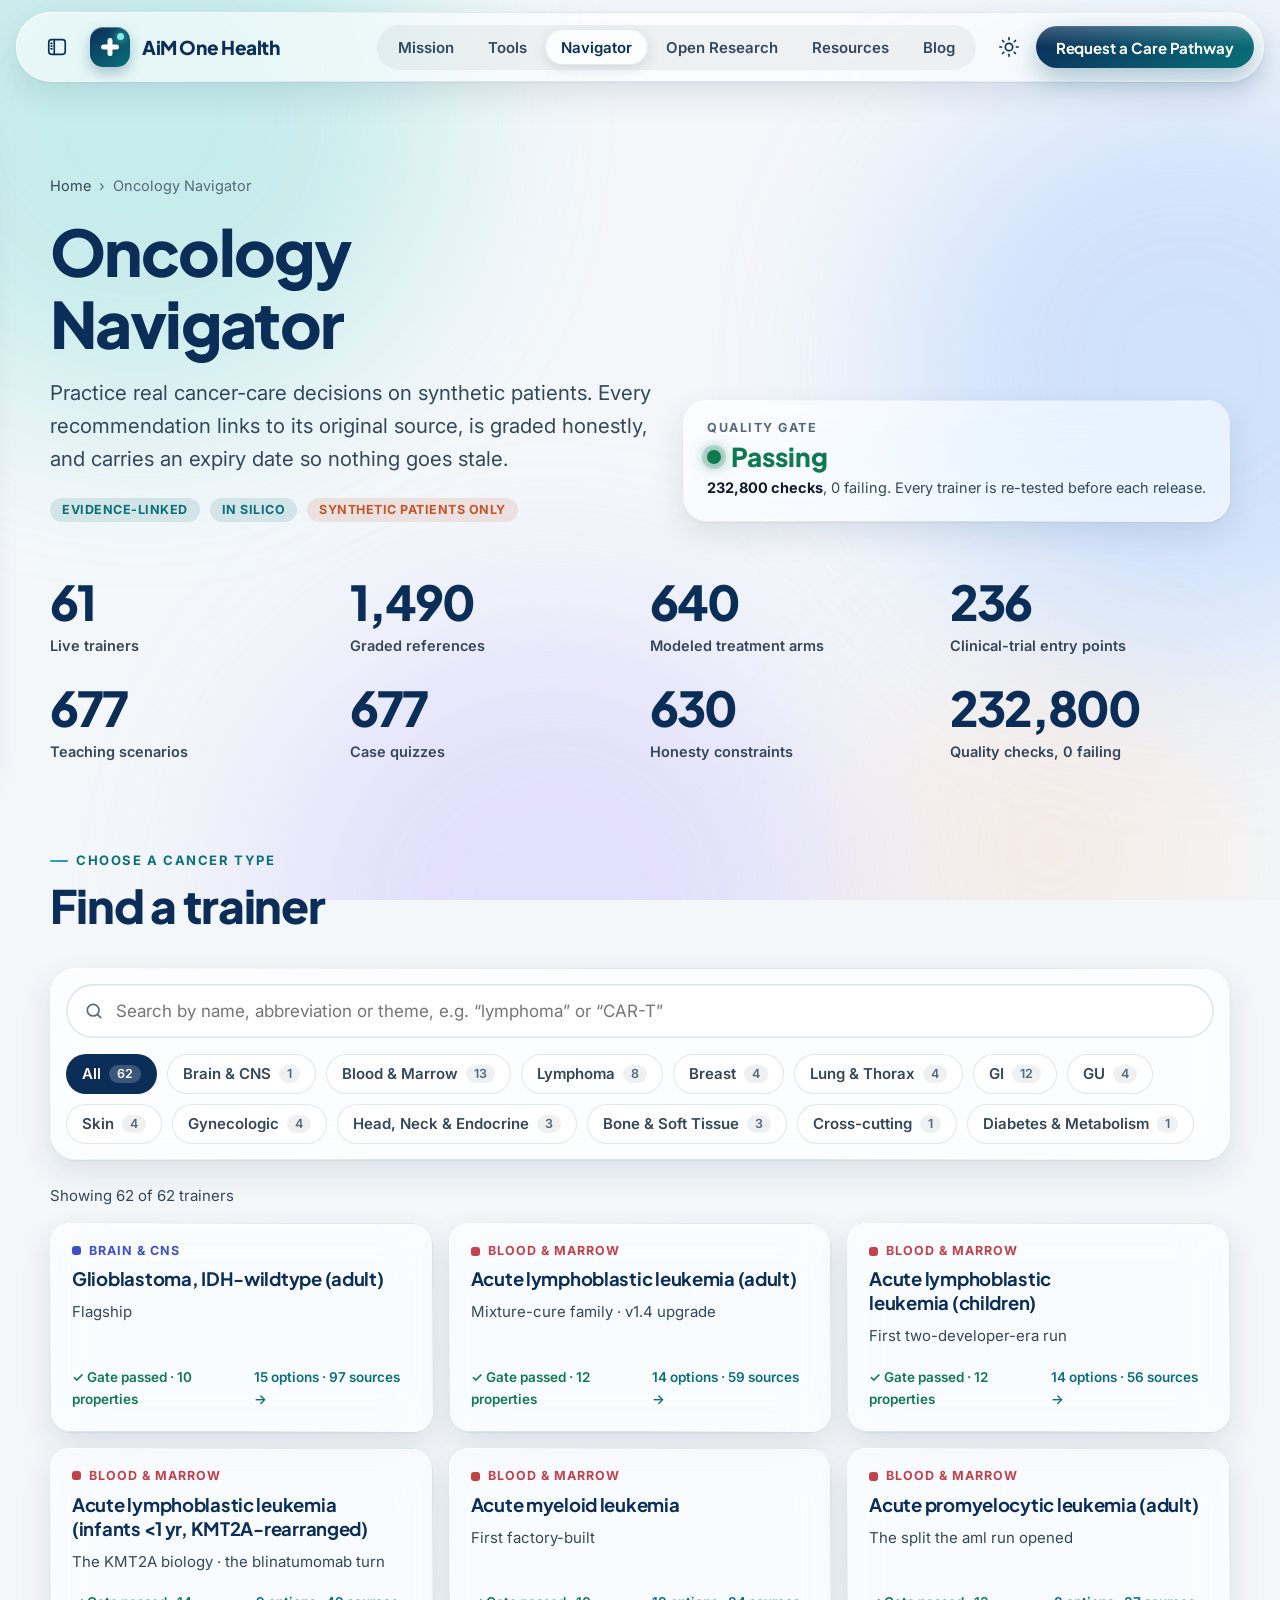
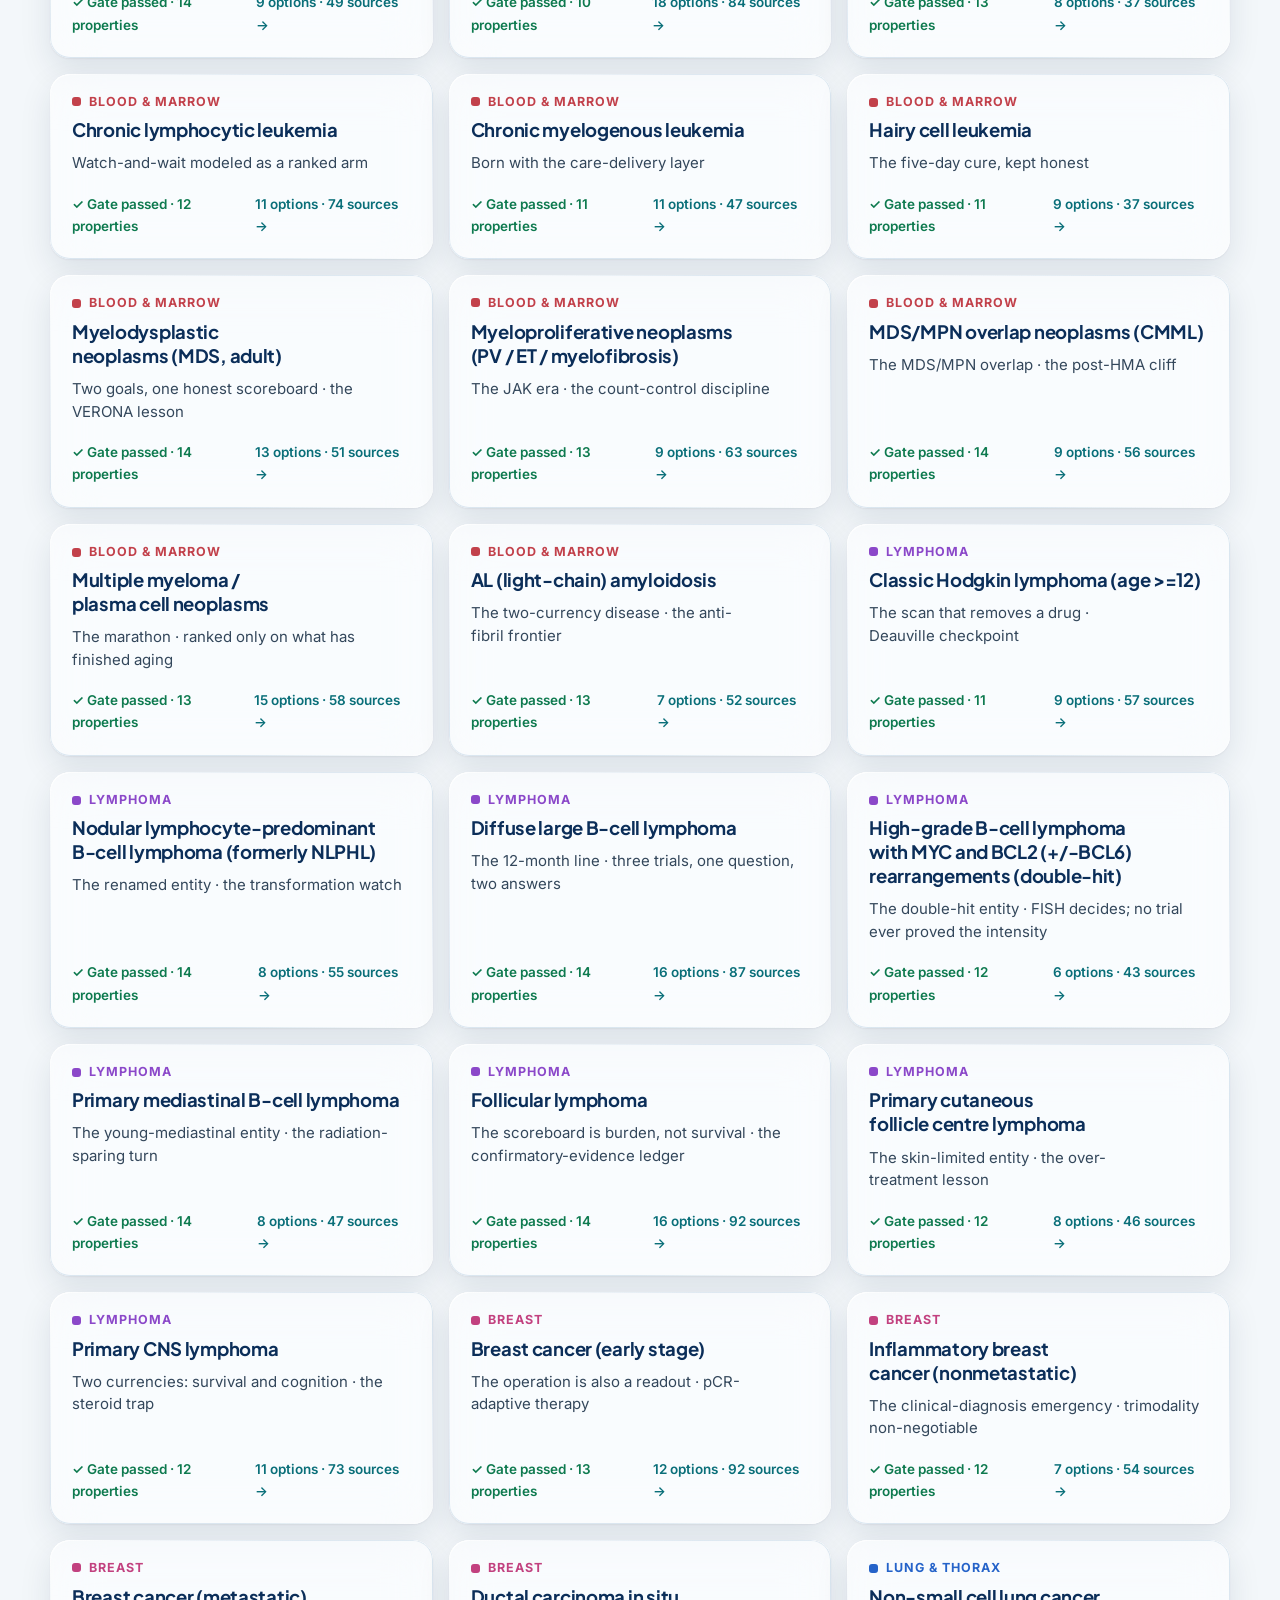
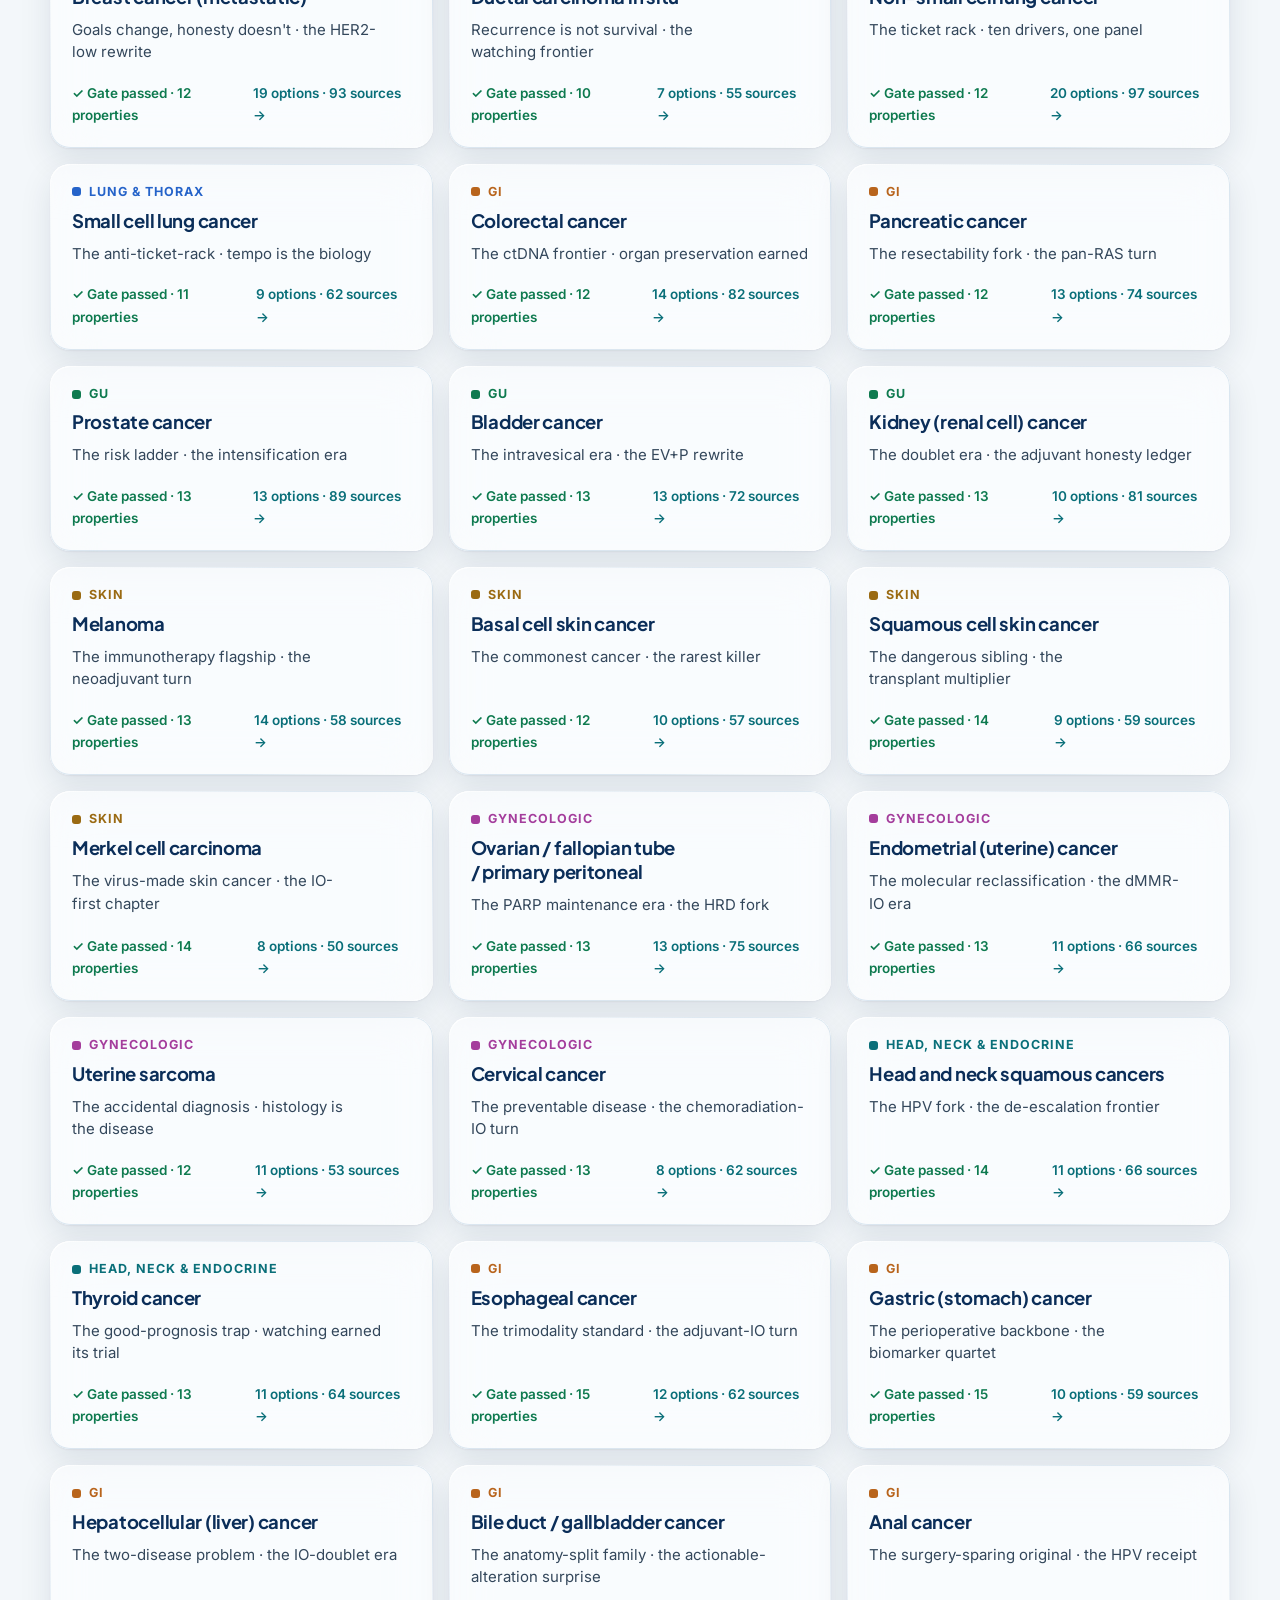
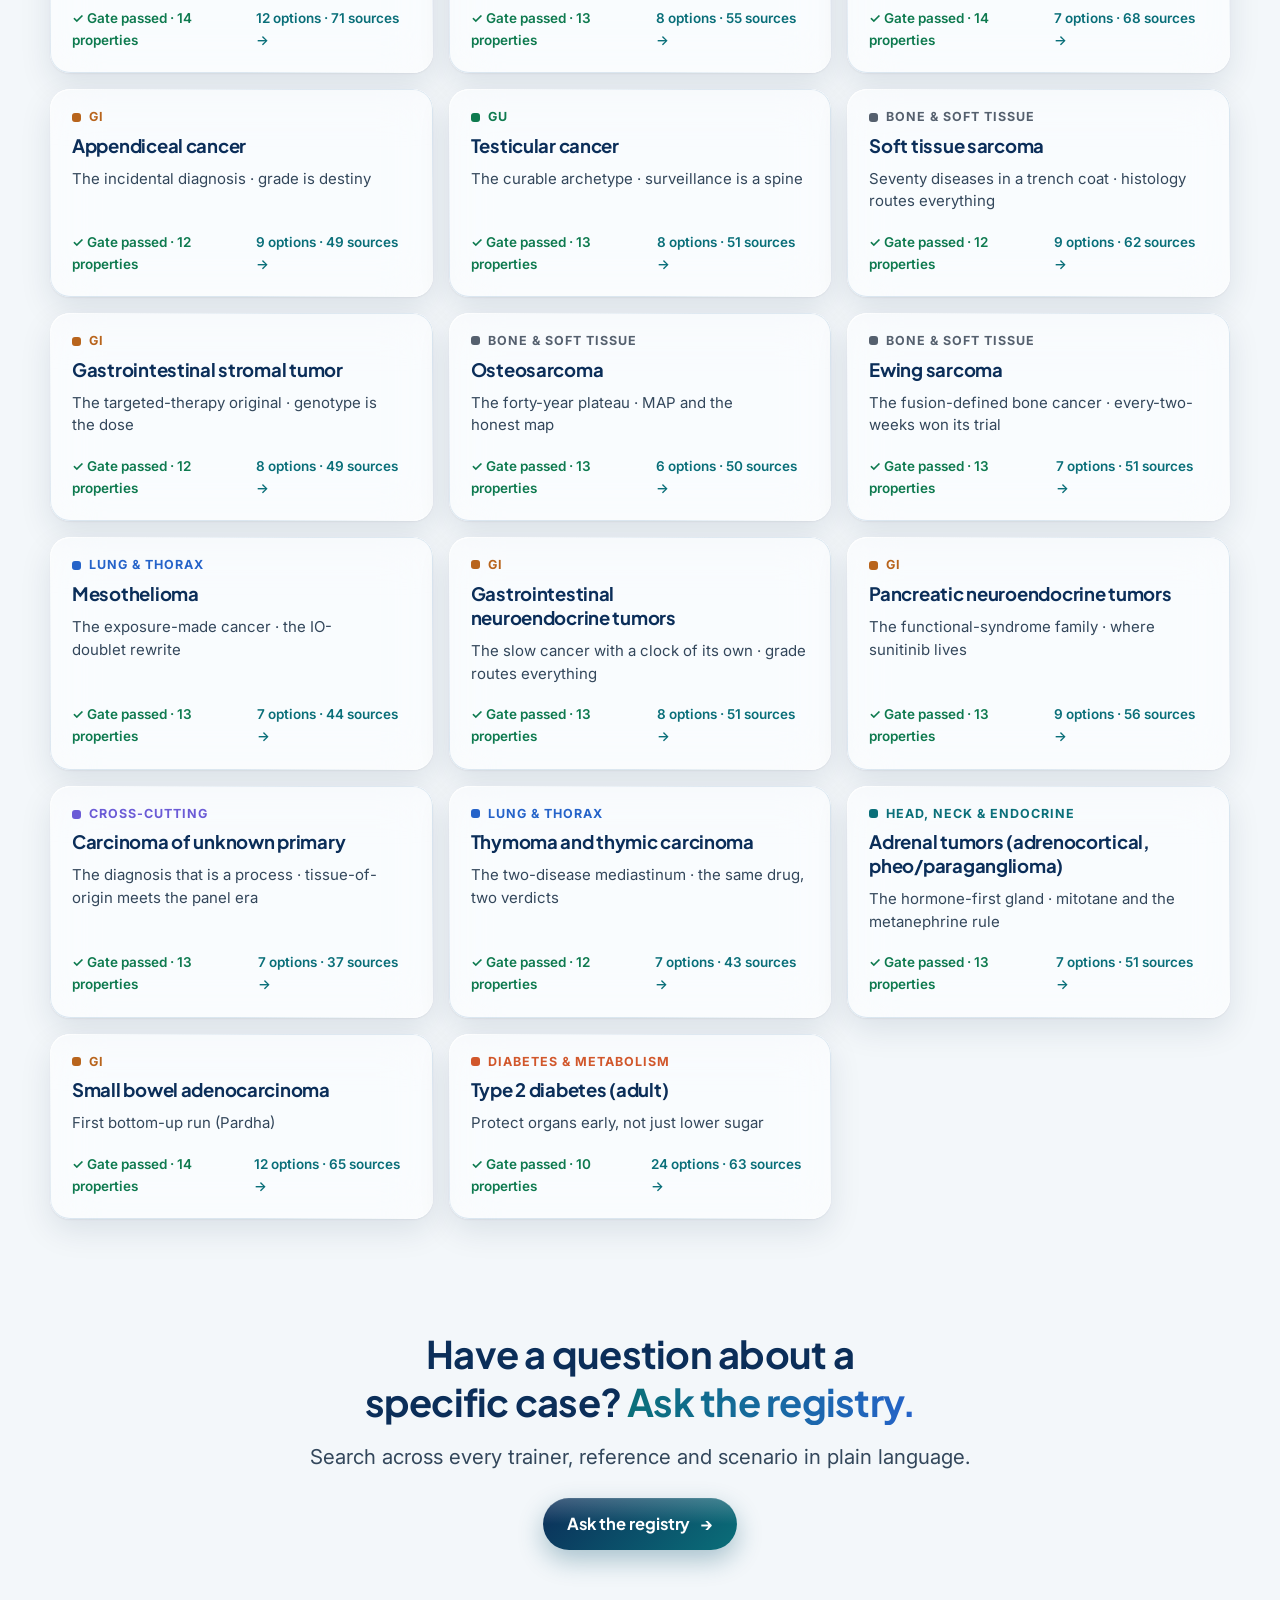
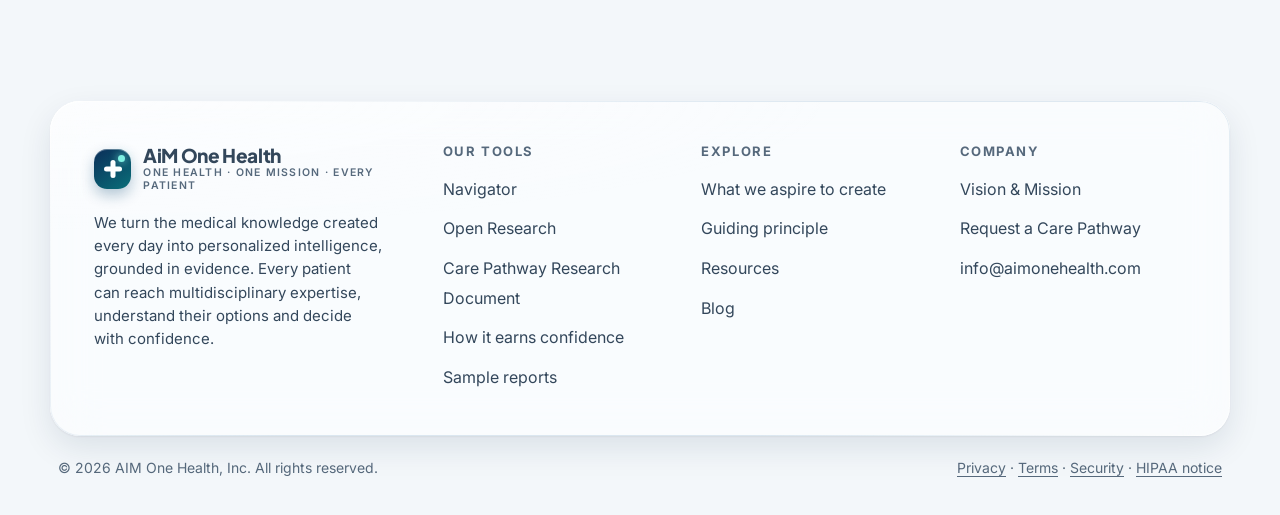
==== navigator.html @ f2af55df "AiM One Health Navigator web app (published build) 62 interactive teaching guides, including a type " ====
<!doctype html>
<html lang="en">
<head>
<meta charset="utf-8">
<meta name="viewport" content="width=device-width, initial-scale=1, viewport-fit=cover">
<link rel="manifest" href="manifest.webmanifest">
<meta name="theme-color" content="#0b2e59">
<meta name="apple-mobile-web-app-capable" content="yes">
<meta name="mobile-web-app-capable" content="yes">
<meta name="apple-mobile-web-app-title" content="AiM">
<meta name="apple-mobile-web-app-status-bar-style" content="default">
<link rel="apple-touch-icon" href="icons/icon-180.png">
<title>Oncology Navigator · AiM One Health</title>
<link rel="preconnect" href="https://fonts.googleapis.com"><link rel="preconnect" href="https://fonts.gstatic.com" crossorigin>
<link href="https://fonts.googleapis.com/css2?family=Inter:wght@400;500;600;700&family=Plus+Jakarta+Sans:wght@600;700;800&display=swap" rel="stylesheet">
<link rel="stylesheet" href="site.css">
<script src="flip.js"></script>
<style>.hero-row{display: grid;grid-template-columns: minmax(0,1fr) auto;gap: 32px;align-items: end}.hero-row>*{min-width: 0}.gate{padding: 22px 24px;border-radius: 24px;min-width: min(270px,100%)}.gate .k{font: 700 12.5px/1 var(--font-body);letter-spacing: .12em;text-transform: uppercase;color: var(--ink-3)}.gate .v{display: flex;align-items: center;gap: 10px;margin: 10px 0 6px;font: 800 26px/1 var(--font-head);color: var(--ok)}.gate .v::before{content: '';width: 14px;height: 14px;border-radius: 50%;background: var(--ok);box-shadow: 0 0 0 5px color-mix(in srgb,var(--ok) 18%,transparent),0 0 16px var(--ok)}.gate p{font-size: 14.5px;color: var(--ink-2)}.stats{display: grid;grid-template-columns: repeat(4,1fr);gap: 14px}.stats .stat{padding: 22px;border-radius: 20px;min-width: 0}@media (max-width: 380px){.stats .stat{padding: 16px}}@media (max-width: 340px){.stats{grid-template-columns: 1fr}}.tools-bar{display: grid;gap: 16px;position: sticky;top: 96px;z-index: 5;padding: 16px;border-radius: 26px;margin-bottom: 24px}.cards{display: grid;grid-template-columns: repeat(3,1fr);gap: 16px}.cond{display: flex;flex-direction: column;gap: 10px;padding: 22px;border-radius: 20px;text-align: left;border: 0;cursor: pointer;font: inherit;color: inherit}.cond .cat{display: flex;align-items: center;gap: 8px;font: 700 12.5px/1 var(--font-body);letter-spacing: .08em;text-transform: uppercase;color: var(--c,var(--accent))}.cond .cat::before{content: '';width: 9px;height: 9px;border-radius: 3px;background: var(--c,var(--accent))}.cond h3{font-size: 18.5px;line-height: 1.3}.cond p{font-size: 15px;line-height: 1.5;color: var(--ink-2)}.cond .meta{margin-top: auto;padding-top: 8px;display: flex;justify-content: space-between;align-items: center;font-size: 13.5px;font-weight: 600;color: var(--ok)}.cond .meta span:last-child{color: var(--accent)}.count{font-size: 15px;color: var(--ink-2);margin-bottom: 14px}.empty{padding: 48px;text-align: center;border-radius: 24px;color: var(--ink-2)}.scrim{position: fixed;inset: 0;z-index: 50;background: rgb(5 15 30 / .35);-webkit-backdrop-filter: blur(6px);backdrop-filter: blur(6px);opacity: 0;pointer-events: none;transition: opacity .3s}.scrim.open{opacity: 1;pointer-events: auto}.sheet{position: fixed;z-index: 51;right: 16px;top: 16px;bottom: 16px;width: min(480px,calc(100% - 32px));padding: 30px;border-radius: 30px;overflow-y: auto;transform: translateX(110%);transition: transform .45s cubic-bezier(.2,.8,.2,1)}.sheet.open{transform: none}.sheet .close{position: absolute;right: 16px;top: 16px}.sheet h2{font-size: 30px;margin: 16px 0 10px}.sheet .facts{display: grid;grid-template-columns: 1fr 1fr;gap: 12px;margin: 22px 0}.sheet .facts div{padding: 16px;border-radius: 16px;background: var(--glass-strong);box-shadow: inset 0 0 0 1px var(--glass-edge-2)}.sheet .facts b{display: block;font: 800 22px/1 var(--font-head);color: var(--brand)}.sheet .facts span{font-size: 13.5px;color: var(--ink-2);font-weight: 600}@media (max-width: 980px){.hero-row{grid-template-columns: 1fr}.cards{grid-template-columns: 1fr 1fr}.stats{grid-template-columns: 1fr 1fr}.tools-bar{top: 86px}}@media (max-width: 640px){.cards{grid-template-columns: 1fr}.tools-bar{position: static}}</style>
</head>
<body data-page="navigator.html">
<main id="main">
<section class="page-hero">
<div class="wrap hero-row">
<div>
<nav class="crumbs" aria-label="Breadcrumb"><a href="index.html">Home</a><span>›</span><span>Oncology Navigator</span></nav>
<h1>Oncology Navigator</h1>
<p class="lead read">Practice real cancer-care decisions on synthetic patients. Every recommendation links to its original source, is graded honestly, and carries an expiry date so nothing goes stale.</p>
<div class="chips" style="margin-top:22px"><span class="badge">Evidence-linked</span><span class="badge">In silico</span><span class="badge warm">Synthetic patients only</span></div>
</div>
<div class="gate glass bloom">
<div class="k">Quality gate</div>
<div class="v">Passing</div>
<p><b style="color:var(--ink)">232,800 checks</b>, 0 failing. Every trainer is re-tested before each release.</p>
</div>
</div>
</section>
<section style="padding-top:0">
<div class="wrap">
<div class="stats">
<div class="stat glass reveal"><b>61</b><span>Live trainers</span></div>
<div class="stat glass reveal"><b>1,490</b><span>Graded references</span></div>
<div class="stat glass reveal"><b>640</b><span>Modeled treatment arms</span></div>
<div class="stat glass reveal"><b>236</b><span>Clinical-trial entry points</span></div>
<div class="stat glass reveal"><b>677</b><span>Teaching scenarios</span></div>
<div class="stat glass reveal"><b>677</b><span>Case quizzes</span></div>
<div class="stat glass reveal"><b>630</b><span>Honesty constraints</span></div>
<div class="stat glass reveal"><b>232,800</b><span>Quality checks, 0 failing</span></div>
</div>
</div>
</section>
<section style="padding-top:0" id="types">
<div class="wrap">
<div class="sec-head"><span class="eyebrow">Choose a cancer type</span><h2>Find a trainer</h2></div>
<div class="tools-bar glass strong">
<label class="search"><svg viewBox="0 0 24 24"><circle cx="11" cy="11" r="7"/><path d="M20 20l-4-4"/></svg><input class="input" id="q" placeholder="Search by name, abbreviation or theme, e.g. “lymphoma” or “CAR-T”" aria-label="Search cancer types"></label>
<div class="chips" id="cats" role="tablist" aria-label="Filter by category"></div>
</div>
<p class="count" id="count"></p>
<div class="cards" id="cards"></div>
</div>
</section>
<section style="padding-top:0">
<div class="wrap"><div class="statement glass bloom"><p class="big">Have a question about a specific case? <span class="grad">Ask the registry.</span></p><p class="lead read" style="margin:16px auto 0">Search across every trainer, reference and scenario in plain language.</p><div style="margin-top:24px"><a class="btn primary inline" href="#types">Ask the registry <span class="arrow">→</span></a></div></div></div>
</section>
</main>
<script src="site.js"></script>
<script>
const COLORS = { 'BLOOD & MARROW': '#c2414b', LYMPHOMA: '#8b48c9', BREAST: '#c2417f', 'LUNG & THORAX': '#2563c9', GI: '#b8641c', GU: '#0e7a4f', GYNECOLOGIC: '#a43d9c', SKIN: '#9a6a12', 'BONE & SOFT TISSUE': '#55606e', 'HEAD, NECK & ENDOCRINE': '#0a6f79', 'BRAIN & CNS': '#3f4fc7', 'CROSS-CUTTING': '#6b5bd6', 'DIABETES & METABOLISM': '#d1572b' };
const title = (c) => c.toLowerCase().replace(/(^|[\s&,]+)(\w)/g, (m) => m.toUpperCase()).replace(/\bGi\b/, 'GI').replace(/\bGu\b/, 'GU').replace(/\bCns\b/, 'CNS');
const esc = (s) => String(s).replace(/[&<>"]/g, (c) => ({ '&': '&amp;', '<': '&lt;', '>': '&gt;', '"': '&quot;' })[c]);
let DATA = [], cat = 'All';
const draw = () => {
const q = document.getElementById('q').value.trim().toLowerCase();
const list = DATA.filter((d) => (cat === 'All' || d.category === cat) && (!q || `${d.name} ${d.theme} ${d.category} ${d.page} ${d.key}`.toLowerCase().includes(q)));
document.getElementById('count').textContent = `Showing ${list.length} of ${DATA.length} trainers`;
document.getElementById('cards').innerHTML = list.length
? list.map((d) => `<a class="cond glass lift" style="--c:${COLORS[d.category] || 'var(--accent)'};text-decoration:none" href="trainer.html?t=${encodeURIComponent(d.page)}"><span class="cat">${title(d.category)}</span><h3>${esc(d.name)}</h3><p>${esc(d.theme.replace(/^\w/, (c) => c.toUpperCase()))}</p><span class="meta"><span>✓ Gate passed · ${d.props} properties</span><span>${d.arms} options · ${d.refs} sources →</span></span></a>`).join('')
: '<div class="empty glass">No trainers match that search. Try a broader term, like “leukemia”.</div>';
};
fetch('trainers/index.json').then((r) => r.json()).then((list) => {
DATA = list;
const cats = ['All', ...new Set(DATA.map((d) => d.category))];
const chips = document.getElementById('cats');
chips.innerHTML = cats.map((c) => `<button class="chip${c === 'All' ? ' on' : ''}" data-c="${esc(c)}" role="tab">${c === 'All' ? 'All' : title(c)} <span class="n">${c === 'All' ? DATA.length : DATA.filter((d) => d.category === c).length}</span></button>`).join('');
chips.onclick = (e) => { const b = e.target.closest('[data-c]'); if (!b) return; cat = b.dataset.c; chips.querySelectorAll('.chip').forEach((x) => x.classList.toggle('on', x === b)); draw(); };
document.getElementById('q').oninput = draw;
draw();
}).catch(() => { document.getElementById('cards').innerHTML = '<div class="empty glass">Trainers could not be loaded. Open this mockup through “Open mockup.cmd”.</div>'; });
</script>
</body>
</html>
---- site.css ----
:root{--ink: #0d1b2a;--ink-2: #33475b;--ink-3: #56697c;--brand: #0b2e59;--accent: #0a6f79;--accent-2: #2563c9;--warm: #c2562b;--ok: #0e7a4f;--page: #f3f7fa;--glass: rgb(255 255 255 / .58);--glass-strong: rgb(255 255 255 / .78);--glass-edge-1: rgb(255 255 255 / .95);--glass-edge-2: rgb(160 190 215 / .35);--shadow: 0 1px 2px rgb(13 40 70 / .06),0 12px 32px rgb(13 40 70 / .10);--shadow-lift: 0 2px 4px rgb(13 40 70 / .06),0 22px 48px rgb(13 40 70 / .16);--field-a: #6fd8cf;--field-b: #8db8ff;--field-c: #c5b4ff;--field-d: #ffc9a8;--field-opacity: .55;--thread: linear-gradient(180deg,#19b3b0,#3b7cf0);--thread-x: linear-gradient(90deg,#19b3b0,#3b7cf0);--r-lg: 26px;--r-md: 18px;--r-sm: 12px;--font-head: 'Plus Jakarta Sans','Segoe UI',system-ui,sans-serif;--font-body: 'Inter','Segoe UI',system-ui,sans-serif;color-scheme: light}:root[data-theme='night']{--ink: #e8f1fa;--ink-2: #b7c7d8;--ink-3: #93a7bb;--brand: #f2f7fc;--accent: #5fe0d2;--accent-2: #8db4ff;--warm: #ffa37a;--ok: #6be3a8;--page: #050d17;--glass: rgb(255 255 255 / .055);--glass-strong: rgb(255 255 255 / .09);--glass-edge-1: rgb(255 255 255 / .28);--glass-edge-2: rgb(255 255 255 / .05);--shadow: 0 1px 2px rgb(0 0 0 / .3),0 14px 36px rgb(0 0 0 / .35);--shadow-lift: 0 2px 4px rgb(0 0 0 / .3),0 24px 52px rgb(0 0 0 / .5);--field-opacity: .32;color-scheme: dark}*{box-sizing: border-box}[hidden]{display: none !important}html{scroll-behavior: smooth;-webkit-text-size-adjust: 100%}body{margin: 0;min-height: 100vh;background: var(--page);color: var(--ink);font: 400 18px/1.65 var(--font-body);-webkit-font-smoothing: antialiased;transition: background-color .4s}h1,h2,h3,h4{font-family: var(--font-head);color: var(--brand);margin: 0;letter-spacing: -.025em;line-height: 1.12;text-wrap: balance}h1{font-size: clamp(40px,6vw,72px);font-weight: 800}h2{font-size: clamp(30px,3.8vw,46px);font-weight: 800}h3{font-size: 22px;font-weight: 700;letter-spacing: -.015em}h4{font-size: 18px;font-weight: 700;letter-spacing: -.01em}p{margin: 0;text-wrap: pretty}a{color: var(--accent);text-underline-offset: 3px}img,svg{display: block}button,input,select,textarea{font: inherit;color: inherit}:focus-visible{outline: 3px solid var(--accent-2);outline-offset: 3px;border-radius: 6px}.skip{position: absolute;left: -999px;top: 8px;z-index: 100;background: var(--brand);color: #fff;padding: 10px 16px;border-radius: 10px}.skip:focus{left: 12px}.wrap{width: min(1180px,100% - 40px);margin-inline: auto}.narrow{width: min(820px,100% - 40px);margin-inline: auto}.read{max-width: 64ch}.center{text-align: center}.center .read{margin-inline: auto}.eyebrow{display: inline-flex;align-items: center;gap: 8px;font: 700 13px/1 var(--font-body);letter-spacing: .12em;text-transform: uppercase;color: var(--accent)}.eyebrow::before{content: '';width: 18px;height: 2px;border-radius: 2px;background: var(--thread-x)}.lead{font-size: clamp(19px,1.6vw,22px);line-height: 1.6;color: var(--ink-2)}.muted{color: var(--ink-2)}.small{font-size: 15px;line-height: 1.55}.tiny{font-size: 13px;line-height: 1.5;color: var(--ink-3)}section{padding: clamp(64px,9vw,120px) 0}.stack>* + *{margin-top: 18px}.stack-lg>* + *{margin-top: 28px}.fields{position: fixed;inset: 0;z-index: -1;overflow: hidden;pointer-events: none}.fields i{position: absolute;width: 46vmax;height: 46vmax;border-radius: 50%;filter: blur(90px);opacity: var(--field-opacity);transition: opacity .6s;animation: drift 38s ease-in-out infinite alternate}.fields i:nth-child(1){background: var(--field-a);left: -12vmax;top: -14vmax}.fields i:nth-child(2){background: var(--field-b);right: -16vmax;top: 8vh;animation-duration: 46s;animation-delay: -12s}.fields i:nth-child(3){background: var(--field-c);left: 20vw;bottom: -24vmax;animation-duration: 52s;animation-delay: -20s}.fields i:nth-child(4){background: var(--field-d);right: 4vw;bottom: -10vmax;width: 28vmax;height: 28vmax;opacity: calc(var(--field-opacity) * .7);animation-duration: 40s}@keyframes drift{to{transform: translate(6vmax,5vmax) scale(1.12)}}.fields::after{content: '';position: absolute;inset: 0;opacity: .5;background-image: radial-gradient(rgb(120 150 180 / .14) 1px,transparent 1px);background-size: 26px 26px;mask: linear-gradient(180deg,#000,transparent 70%)}:root[data-theme='night'] .fields::after{background-image: radial-gradient(rgb(255 255 255 / .06) 1px,transparent 1px)}.glass{position: relative;isolation: isolate;background: var(--glass);border-radius: var(--r-lg);-webkit-backdrop-filter: blur(24px) saturate(170%);backdrop-filter: blur(24px) saturate(170%);box-shadow: var(--shadow),inset 0 1px 0 var(--glass-edge-1)}.glass::before{content: '';position: absolute;inset: 0;z-index: -1;border-radius: inherit;padding: 1px;pointer-events: none;background: linear-gradient(140deg,var(--glass-edge-1),var(--glass-edge-2) 40%,var(--glass-edge-2) 70%,var(--glass-edge-1));-webkit-mask: linear-gradient(#000 0 0) content-box,linear-gradient(#000 0 0);-webkit-mask-composite: xor;mask-composite: exclude}.glass.bloom::after{content: '';position: absolute;inset: 0;z-index: -1;border-radius: inherit;pointer-events: none;background: radial-gradient(120% 70% at 0% 0%,rgb(255 255 255 / .55),transparent 55%);opacity: .8}:root[data-theme='night'] .glass.bloom::after{background: radial-gradient(120% 70% at 0% 0%,rgb(140 220 255 / .12),transparent 55%)}.glass.strong{background: var(--glass-strong)}.glass.pad{padding: clamp(24px,3vw,36px)}.lift{transition: transform .35s cubic-bezier(.2,.8,.2,1),box-shadow .35s}.lift:hover{transform: translateY(-4px);box-shadow: var(--shadow-lift),inset 0 1px 0 var(--glass-edge-1)}.sheen{overflow: hidden}.sheen>.sweep{position: absolute;inset: 0;z-index: -1;pointer-events: none;background: linear-gradient(115deg,transparent 35%,rgb(255 255 255 / .45) 48%,transparent 60%);transform: translateX(-120%);transition: transform .9s cubic-bezier(.2,.8,.2,1)}:root[data-theme='night'] .sheen>.sweep{background: linear-gradient(115deg,transparent 35%,rgb(255 255 255 / .09) 48%,transparent 60%)}.sheen:hover>.sweep{transform: translateX(120%)}.btn{position: relative;isolation: isolate;display: inline-flex;align-items: center;justify-content: center;gap: 10px;min-height: 52px;padding: 0 24px;border-radius: 999px;border: 0;cursor: pointer;font: 700 16.5px/1 var(--font-head);letter-spacing: -.005em;text-decoration: none;white-space: nowrap;transition: transform .2s,box-shadow .25s,background .25s}.btn:active{transform: scale(.98)}.btn.primary{color: #fff;background: linear-gradient(135deg,#0b2e59,#0a6f79);box-shadow: 0 10px 26px rgb(10 80 110 / .32),inset 0 1px 0 rgb(255 255 255 / .28)}.btn.primary::after{content: '';position: absolute;inset: 1px 1px 50%;z-index: -1;border-radius: 999px 999px 40% 40%;background: linear-gradient(180deg,rgb(255 255 255 / .22),transparent)}.btn.primary:hover{box-shadow: 0 14px 34px rgb(10 80 110 / .42),inset 0 1px 0 rgb(255 255 255 / .3)}:root[data-theme='night'] .btn.primary{color: #03141c;background: linear-gradient(135deg,#7ef0e2,#8db4ff);box-shadow: 0 10px 30px rgb(80 200 220 / .25),inset 0 1px 0 rgb(255 255 255 / .6)}.btn.ghost{color: var(--brand);background: var(--glass-strong);-webkit-backdrop-filter: blur(16px);backdrop-filter: blur(16px);box-shadow: inset 0 0 0 1px var(--glass-edge-2),inset 0 1px 0 var(--glass-edge-1),0 6px 18px rgb(13 40 70 / .08)}.btn.ghost:hover{background: var(--glass-edge-1)}:root[data-theme='night'] .btn.ghost:hover{background: rgb(255 255 255 / .14)}.btn.sm{min-height: 42px;padding: 0 18px;font-size: 15px}.btn .arrow{transition: transform .25s}.btn:hover .arrow{transform: translateX(3px)}.chip{display: inline-flex;align-items: center;gap: 8px;min-height: 40px;padding: 0 16px;border-radius: 999px;border: 0;cursor: pointer;font: 600 15px/1 var(--font-body);color: var(--ink-2);text-decoration: none;background: var(--glass);-webkit-backdrop-filter: blur(14px);backdrop-filter: blur(14px);box-shadow: inset 0 0 0 1px var(--glass-edge-2);transition: background .2s,color .2s}.chip .n{font-size: 12.5px;padding: 3px 8px;border-radius: 999px;background: rgb(13 40 70 / .07);color: var(--ink-3)}:root[data-theme='night'] .chip .n{background: rgb(255 255 255 / .08)}.chip:hover{color: var(--ink)}.chip.on{color: #fff;background: var(--brand);box-shadow: none}.chip.on .n{background: rgb(255 255 255 / .2);color: #fff}:root[data-theme='night'] .chip.on{color: #03141c;background: var(--accent)}:root[data-theme='night'] .chip.on .n{background: rgb(0 0 0 / .15);color: #03141c}.chips{display: flex;flex-wrap: wrap;gap: 10px}.badge{display: inline-flex;align-items: center;gap: 7px;padding: 6px 12px;border-radius: 999px;font: 700 12.5px/1 var(--font-body);letter-spacing: .04em;text-transform: uppercase;color: var(--accent);background: color-mix(in srgb,var(--accent) 12%,transparent)}.badge.warm{color: var(--warm);background: color-mix(in srgb,var(--warm) 12%,transparent)}.badge.ok{color: var(--ok);background: color-mix(in srgb,var(--ok) 12%,transparent)}.badge.plain{color: var(--ink-2);background: rgb(13 40 70 / .06)}:root[data-theme='night'] .badge.plain{background: rgb(255 255 255 / .08)}.dot{width: 8px;height: 8px;border-radius: 50%;background: currentColor;box-shadow: 0 0 0 4px color-mix(in srgb,currentColor 18%,transparent)}.ico{flex: none;width: 48px;height: 48px;border-radius: 15px;display: grid;place-items: center;color: var(--accent);background: linear-gradient(145deg,color-mix(in srgb,var(--accent) 16%,transparent),color-mix(in srgb,var(--accent-2) 10%,transparent));box-shadow: inset 0 1px 0 var(--glass-edge-1),inset 0 0 0 1px color-mix(in srgb,var(--accent) 18%,transparent)}.ico svg{width: 24px;height: 24px;fill: none;stroke: currentColor;stroke-width: 1.8;stroke-linecap: round;stroke-linejoin: round}.ico.sm{width: 38px;height: 38px;border-radius: 12px}.ico.sm svg{width: 20px;height: 20px}.notice{position: relative;z-index: 31;text-align: center;padding: 10px 20px;font-size: 14.5px;color: var(--ink-2)}.notice b{color: var(--brand)}.notice a{font-weight: 600}.site-head{position: sticky;top: 12px;z-index: 30;margin-top: 4px}.bar{display: flex;align-items: center;gap: 14px;height: 70px;padding: 0 10px 0 18px;border-radius: 999px}.logo{display: flex;align-items: center;gap: 12px;text-decoration: none;color: var(--brand);margin-right: auto;flex: none}.mark{position: relative;width: 40px;height: 40px;border-radius: 13px;background: linear-gradient(145deg,#0b2e59,#0a6f79);box-shadow: inset 0 1px 0 rgb(255 255 255 / .35),0 6px 14px rgb(10 70 110 / .3)}.mark::before,.mark::after{content: '';position: absolute;left: 50%;top: 50%;background: #fff;border-radius: 3px;transform: translate(-50%,-50%)}.mark::before{width: 18px;height: 5px}.mark::after{width: 5px;height: 18px}.mark i{position: absolute;right: 6px;top: 6px;width: 7px;height: 7px;border-radius: 50%;background: #7ef0e2;box-shadow: 0 0 8px #7ef0e2}.logo b{display: block;font: 800 19px/1.1 var(--font-head);letter-spacing: -.02em}.logo small{display: block;font: 600 10.5px/1.3 var(--font-body);letter-spacing: .12em;text-transform: uppercase;color: var(--ink-3)}.tabs{position: relative;display: flex;gap: 2px;padding: 5px;border-radius: 999px;background: rgb(13 40 70 / .05)}:root[data-theme='night'] .tabs{background: rgb(255 255 255 / .05)}.tabs a{position: relative;z-index: 1;padding: 10px 16px;border-radius: 999px;font: 600 15px/1 var(--font-body);color: var(--ink-2);text-decoration: none;white-space: nowrap;transition: color .25s}.tabs a:hover,.tabs a.on{color: var(--brand)}.tabs .lens{position: absolute;z-index: 0;top: 5px;bottom: 5px;border-radius: 999px;background: var(--glass-strong);box-shadow: inset 0 1px 0 var(--glass-edge-1),0 4px 14px rgb(13 40 70 / .12),inset 0 0 0 1px var(--glass-edge-2);transition: left .45s cubic-bezier(.3,1.4,.5,1),width .45s cubic-bezier(.3,1.4,.5,1)}:root[data-theme='night'] .tabs .lens{background: rgb(255 255 255 / .12)}.head-actions{display: flex;align-items: center;gap: 8px;flex: none}.icon-btn{width: 46px;height: 46px;display: grid;place-items: center;border: 0;border-radius: 50%;cursor: pointer;color: var(--brand);background: transparent;transition: background .2s}.icon-btn:hover{background: rgb(13 40 70 / .07)}:root[data-theme='night'] .icon-btn:hover{background: rgb(255 255 255 / .08)}.icon-btn svg{width: 22px;height: 22px;fill: none;stroke: currentColor;stroke-width: 1.8;stroke-linecap: round;stroke-linejoin: round}.theme-btn .moon{display: none}:root[data-theme='night'] .theme-btn .sun{display: none}:root[data-theme='night'] .theme-btn .moon{display: block}.menu-btn{display: none}.drawer{display: none}.page-hero{padding: clamp(56px,8vw,100px) 0 clamp(36px,5vw,56px)}.page-hero h1{font-size: clamp(38px,5.4vw,64px);margin: 18px 0 18px}.crumbs{display: flex;gap: 8px;align-items: center;font-size: 14.5px;color: var(--ink-3)}.crumbs a{color: var(--ink-2);text-decoration: none}.crumbs a:hover{color: var(--accent)}.grid{display: grid;gap: clamp(16px,2vw,24px)}.g2{grid-template-columns: repeat(2,1fr)}.g3{grid-template-columns: repeat(3,1fr)}.g4{grid-template-columns: repeat(4,1fr)}.split{display: grid;grid-template-columns: 1.05fr .95fr;gap: clamp(32px,5vw,72px);align-items: center}.sec-head{max-width: 760px;margin-bottom: clamp(32px,4vw,52px)}.sec-head h2{margin: 14px 0 16px}.center.sec-head{margin-inline: auto}.tile{display: flex;flex-direction: column;gap: 14px;padding: 26px;border-radius: var(--r-md)}.tile p{color: var(--ink-2);font-size: 16.5px;line-height: 1.6}.stat b{display: block;font: 800 clamp(34px,4vw,48px)/1 var(--font-head);letter-spacing: -.04em;color: var(--brand)}.stat span{display: block;margin-top: 8px;font-size: 14.5px;font-weight: 600;color: var(--ink-2)}.thread{position: relative;display: grid;gap: 18px;padding-left: 64px}.thread::before{content: '';position: absolute;left: 23px;top: 26px;bottom: 26px;width: 3px;border-radius: 3px;background: var(--thread);box-shadow: 0 0 14px rgb(25 179 176 / .45)}.thread .step{position: relative}.thread .num{position: absolute;left: -64px;top: 18px;width: 49px;height: 49px;border-radius: 50%;display: grid;place-items: center;font: 800 16px/1 var(--font-head);color: var(--brand);background: var(--glass-strong);-webkit-backdrop-filter: blur(12px);backdrop-filter: blur(12px);box-shadow: inset 0 1px 0 var(--glass-edge-1),0 0 0 4px var(--page),0 0 0 5px color-mix(in srgb,var(--accent) 35%,transparent)}.thread .step.key .num{color: #fff;background: linear-gradient(135deg,#0b2e59,#0a6f79)}:root[data-theme='night'] .thread .step.key .num{color: #03141c;background: linear-gradient(135deg,#7ef0e2,#8db4ff)}.thread .card{padding: 22px 26px;border-radius: var(--r-md)}.thread .card h3{font-size: 20px}.thread .card p{margin-top: 6px;color: var(--ink-2);font-size: 16.5px}.phase{font: 700 13px/1 var(--font-body);letter-spacing: .12em;text-transform: uppercase;color: var(--ink-3);margin: 10px 0 -4px}.stages{display: grid;grid-template-columns: repeat(5,1fr);gap: 14px;position: relative}.stages::before{content: '';position: absolute;left: 8%;right: 8%;top: 31px;height: 3px;border-radius: 3px;background: var(--thread-x);box-shadow: 0 0 14px rgb(25 179 176 / .4)}.stage{position: relative;display: flex;flex-direction: column;align-items: flex-start;gap: 12px;padding: 0 2px}.stage .num{width: 64px;height: 64px;border-radius: 50%;display: grid;place-items: center;font: 800 18px/1 var(--font-head);color: var(--brand);background: var(--glass-strong);-webkit-backdrop-filter: blur(14px);backdrop-filter: blur(14px);box-shadow: inset 0 1px 0 var(--glass-edge-1),0 0 0 5px var(--page),0 0 0 6px color-mix(in srgb,var(--accent) 35%,transparent),var(--shadow)}.stage.last .num{color: #fff;background: linear-gradient(135deg,#0b2e59,#0a6f79)}:root[data-theme='night'] .stage.last .num{color: #03141c;background: linear-gradient(135deg,#7ef0e2,#8db4ff)}.stage h3{font-size: 18.5px;margin-top: 6px}.stage p{font-size: 15.5px;line-height: 1.55;color: var(--ink-2)}.checks{list-style: none;padding: 0;margin: 0;display: grid;gap: 12px}.checks li{display: flex;gap: 12px;align-items: flex-start;color: var(--ink-2);font-size: 16.5px}.checks li::before{content: '';flex: none;width: 22px;height: 22px;margin-top: 2px;border-radius: 50%;background: color-mix(in srgb,var(--accent) 14%,transparent) url("data:image/svg+xml,%3Csvg xmlns='http://www.w3.org/2000/svg' viewBox='0 0 24 24' fill='none' stroke='%230a6f79' stroke-width='3' stroke-linecap='round' stroke-linejoin='round'%3E%3Cpath d='M6 12.5l4 4 8-9'/%3E%3C/svg%3E") center / 14px no-repeat}:root[data-theme='night'] .checks li::before{background-image: url("data:image/svg+xml,%3Csvg xmlns='http://www.w3.org/2000/svg' viewBox='0 0 24 24' fill='none' stroke='%235fe0d2' stroke-width='3' stroke-linecap='round' stroke-linejoin='round'%3E%3Cpath d='M6 12.5l4 4 8-9'/%3E%3C/svg%3E")}.in-short{display: flex;gap: 16px;align-items: flex-start;padding: 20px 24px;border-radius: var(--r-md)}.in-short b{display: block;font: 700 13px/1 var(--font-body);letter-spacing: .12em;text-transform: uppercase;color: var(--accent);margin-bottom: 8px}.in-short p{color: var(--ink);font-size: 17px}.statement{padding: clamp(36px,5vw,64px);border-radius: 32px;text-align: center}.statement p.big{font: 700 clamp(26px,3.2vw,38px)/1.25 var(--font-head);letter-spacing: -.02em;color: var(--brand);max-width: 24ch;margin-inline: auto;text-wrap: balance}.statement .grad{background: linear-gradient(90deg,#0a6f79,#2563c9);-webkit-background-clip: text;background-clip: text;color: transparent}:root[data-theme='night'] .statement .grad{background: linear-gradient(90deg,#7ef0e2,#8db4ff);-webkit-background-clip: text;background-clip: text}.field{display: grid;gap: 8px}.field label{font: 600 15px/1.3 var(--font-body);color: var(--ink)}.field .hint{font-size: 14px;color: var(--ink-3)}.input{width: 100%;min-height: 54px;padding: 0 18px;border-radius: 14px;border: 0;outline: 0;font-size: 17px;color: var(--ink);background: var(--glass-strong);box-shadow: inset 0 0 0 1.5px var(--glass-edge-2),inset 0 1px 2px rgb(13 40 70 / .06);transition: box-shadow .2s}.input:focus{box-shadow: inset 0 0 0 2px var(--accent),0 0 0 5px color-mix(in srgb,var(--accent) 16%,transparent)}textarea.input{padding: 14px 18px;min-height: 120px;resize: vertical;line-height: 1.55}select.input{appearance: none;padding-right: 44px;background-image: url("data:image/svg+xml,%3Csvg xmlns='http://www.w3.org/2000/svg' viewBox='0 0 24 24' fill='none' stroke='%2356697c' stroke-width='2' stroke-linecap='round'%3E%3Cpath d='M6 9l6 6 6-6'/%3E%3C/svg%3E");background-repeat: no-repeat;background-position: right 16px center;background-size: 18px}.search{position: relative}.search svg{position: absolute;left: 18px;top: 50%;width: 20px;height: 20px;transform: translateY(-50%);fill: none;stroke: var(--ink-3);stroke-width: 2;stroke-linecap: round}.search .input{padding-left: 50px;border-radius: 999px}.table{width: 100%;border-collapse: separate;border-spacing: 0;font-size: 16px}.table th{text-align: left;font: 700 13px/1 var(--font-body);letter-spacing: .08em;text-transform: uppercase;color: var(--ink-3);padding: 14px 18px}.table td{padding: 16px 18px;border-top: 1px solid rgb(13 40 70 / .08);color: var(--ink-2)}:root[data-theme='night'] .table td{border-top-color: rgb(255 255 255 / .07)}.table td:first-child{color: var(--ink);font-weight: 600}.table tr{transition: background .2s}.table tbody tr:hover{background: rgb(13 40 70 / .03)}:root[data-theme='night'] .table tbody tr:hover{background: rgb(255 255 255 / .03)}.site-foot{padding: 40px 0 36px}.foot{display: grid;grid-template-columns: 1.4fr 1fr 1fr 1fr;gap: 32px;padding: clamp(28px,4vw,44px);border-radius: 30px}.foot h4{font: 700 13px/1 var(--font-body);letter-spacing: .12em;text-transform: uppercase;color: var(--ink-3);margin-bottom: 16px}.foot ul{list-style: none;margin: 0;padding: 0;display: grid;gap: 10px}.foot a{color: var(--ink-2);text-decoration: none;font-size: 16px}.foot a:hover{color: var(--accent)}.foot-bottom{display: flex;flex-wrap: wrap;gap: 12px 24px;justify-content: space-between;padding: 20px 8px 0;font-size: 14px;color: var(--ink-3)}.foot-bottom a{color: var(--ink-3)}.trust{display: flex;flex-wrap: wrap;gap: 10px;margin-top: 18px}.js .reveal{opacity: 0;transform: translateY(14px);transition: opacity .4s ease,transform .6s cubic-bezier(.2,.8,.2,1)}.js .reveal.in{opacity: 1;transform: none}.mock-note{position: fixed;z-index: 40;right: 16px;bottom: 16px;display: flex;align-items: center;gap: 10px;padding: 8px 8px 8px 14px;border-radius: 14px;font-size: 13px;color: var(--ink-2);max-width: 300px}.mock-note b{color: var(--brand)}.mock-note button{flex: none;width: 28px;height: 28px;border: 0;border-radius: 50%;cursor: pointer;background: rgb(13 40 70 / .07);color: var(--ink-2)}.rail{position: fixed;z-index: 28;left: 16px;top: 50%;display: flex;flex-direction: column;gap: 6px;padding: 10px;border-radius: 28px;transform: translate(calc(-100% - 28px),-50%);transition: transform .5s cubic-bezier(.3,1.25,.5,1)}body.rail-open .rail{transform: translate(0,-50%)}body.no-anim .rail,body.no-anim{transition: none !important}.rail a,.rail button{position: relative;width: 50px;height: 50px;border-radius: 17px;display: grid;place-items: center;border: 0;cursor: pointer;color: var(--ink-2);background: transparent;text-decoration: none;transition: background .2s,color .2s,transform .25s cubic-bezier(.3,1.4,.5,1)}.rail .ri{display: grid;place-items: center}.rail .ri svg{width: 23px;height: 23px;fill: none;stroke: currentColor;stroke-width: 1.8;stroke-linecap: round;stroke-linejoin: round}.rail a:hover,.rail button:hover,.rail a:focus-visible,.rail button:focus-visible{color: var(--brand);background: var(--glass-strong);box-shadow: inset 0 1px 0 var(--glass-edge-1),inset 0 0 0 1px var(--glass-edge-2);transform: scale(1.06)}.rail a.on{color: #fff;background: linear-gradient(135deg,#0b2e59,#0a6f79);box-shadow: 0 8px 18px rgb(10 80 110 / .3),inset 0 1px 0 rgb(255 255 255 / .3)}:root[data-theme='night'] .rail a.on{color: #03141c;background: linear-gradient(135deg,#7ef0e2,#8db4ff)}.rail-sep{height: 1px;margin: 4px 10px;background: rgb(13 40 70 / .1)}:root[data-theme='night'] .rail-sep{background: rgb(255 255 255 / .1)}.rail .tip{position: absolute;left: calc(100% + 16px);top: 50%;z-index: 2;white-space: nowrap;padding: 10px 15px;border-radius: 13px;pointer-events: none;font: 600 14.5px/1 var(--font-body);color: var(--ink);background: rgb(250 252 254 / .96);box-shadow: 0 10px 26px rgb(13 40 70 / .16),inset 0 0 0 1px var(--glass-edge-2);opacity: 0;transform: translate(-8px,-50%) scale(.92);transform-origin: left center;transition: opacity .16s,transform .3s cubic-bezier(.3,1.4,.5,1)}:root[data-theme='night'] .rail .tip{color: var(--ink);background: rgb(14 28 44 / .96);box-shadow: 0 10px 26px rgb(0 0 0 / .4),inset 0 0 0 1px rgb(255 255 255 / .1)}.rail .tip::before{content: '';position: absolute;left: -5px;top: 50%;width: 10px;height: 10px;border-radius: 2px;background: inherit;transform: translateY(-50%) rotate(45deg)}.rail a:hover .tip,.rail button:hover .tip,.rail a:focus-visible .tip,.rail button:focus-visible .tip{opacity: 1;transform: translate(0,-50%) scale(1)}body{transition: padding-left .45s cubic-bezier(.2,.8,.2,1)}@media (max-width: 1420px){body.rail-open{padding-left: 88px}}.rail-btn.icon-btn{flex: none}.rail .rail-home{width: 50px;height: 50px}.rail .rail-home:hover{background: transparent;box-shadow: none}.rail .rail-home .mark{width: 44px;height: 44px}.site-head{height: 70px;transition: height .45s cubic-bezier(.2,.8,.2,1),margin .45s,opacity .3s,transform .45s cubic-bezier(.2,.8,.2,1)}@media (min-width: 641px){body.rail-open .site-head{height: 0;margin-top: 0;opacity: 0;transform: translateY(-24px);pointer-events: none;visibility: hidden;transition: height .45s cubic-bezier(.2,.8,.2,1),margin .45s,opacity .25s,transform .45s cubic-bezier(.2,.8,.2,1),visibility 0s .45s}body.rail-open .drawer{display: none}body.rail-scroll .rail{transform: translate(0,-50%)}body.rail-scroll .site-head{opacity: 0;transform: translateY(-24px);pointer-events: none;visibility: hidden;transition: opacity .25s,transform .45s cubic-bezier(.2,.8,.2,1),visibility 0s .45s}body.rail-scroll .drawer{display: none}}@media (min-width: 641px) and (max-width: 1420px){body.rail-scroll{padding-left: 88px}}@media (max-height: 760px){.rail{gap: 2px;padding: 8px}.rail a,.rail button,.rail .rail-home{width: 42px;height: 42px;border-radius: 14px}.rail .rail-home .mark{width: 38px;height: 38px}.rail .ri svg{width: 20px;height: 20px}}@media (prefers-reduced-motion: no-preference){@view-transition{navigation: auto}}.site-head{view-transition-name: site-head}.rail{view-transition-name: rail}.mock-note{view-transition-name: mock-note}::view-transition-group(site-head),::view-transition-group(rail),::view-transition-group(mock-note){z-index: 2;animation-duration: 0s}::view-transition-group(root){animation-duration: .32s}::view-transition-old(root){animation: vt-fade-out .2s cubic-bezier(.4,0,1,1) both}::view-transition-new(root){animation: vt-fade-in .32s cubic-bezier(.2,.8,.2,1) both}html:active-view-transition-type(forward)::view-transition-new(root){--vt-dx: 18px}html:active-view-transition-type(back)::view-transition-new(root){--vt-dx: -18px}@keyframes vt-fade-out{to{opacity: 0}}@keyframes vt-fade-in{from{opacity: 0;transform: translateX(var(--vt-dx,0))}}.post-hero{padding: clamp(48px,7vw,88px) 0 28px}.post-hero h1{font-size: clamp(34px,4.6vw,56px);margin: 16px 0 16px;max-width: 22ch}.post-meta{display: flex;flex-wrap: wrap;gap: 8px 18px;align-items: center;margin-top: 18px;font-size: 15px;font-weight: 600;color: var(--ink-3)}.post-meta .who{display: flex;align-items: center;gap: 10px;color: var(--ink)}.post-meta .who i{width: 34px;height: 34px;border-radius: 50%;display: grid;place-items: center;font-style: normal;font: 800 12px/1 var(--font-head);color: #fff;background: linear-gradient(135deg,#0b2e59,#0a6f79)}.post-cover{margin: 26px 0 0;border-radius: 28px;overflow: hidden}.post-cover img{width: 100%;max-height: 460px;object-fit: cover;background: linear-gradient(145deg,#0b2e59,#0a6f79)}.post-cover figcaption,.post-fig figcaption{padding: 14px 20px 16px;font-size: 14px;line-height: 1.55;color: var(--ink-2)}.post-layout{display: grid;grid-template-columns: 250px minmax(0,1fr);gap: 36px;align-items: start}.post-toc{position: sticky;top: 100px;padding: 20px;border-radius: 22px}.post-toc h4{font: 700 12.5px/1 var(--font-body);letter-spacing: .12em;text-transform: uppercase;color: var(--ink-3);margin-bottom: 10px}.post-toc a{display: block;padding: 8px 10px;border-radius: 10px;font-size: 14.5px;font-weight: 600;color: var(--ink-2);text-decoration: none}.post-toc a:hover,.post-toc a.on{background: var(--glass-strong);color: var(--brand)}.post-body{min-width: 0}.post-body>section{padding: 0 0 34px;scroll-margin-top: 100px}.post-body h2{font-size: clamp(25px,2.5vw,31px);margin-bottom: 14px}.post-body h3{font-size: 19px;margin: 22px 0 8px}.post-body p{color: var(--ink-2)}.post-body p + p{margin-top: 12px}.post-body ul{margin: 12px 0 0;padding-left: 22px;color: var(--ink-2)}.post-body li + li{margin-top: 6px}.post-body li b{color: var(--ink)}.facts{display: grid;grid-template-columns: repeat(auto-fit,minmax(160px,1fr));gap: 12px;margin: 6px 0 30px}.facts .stat{padding: 18px;border-radius: 18px}.facts .stat b{font-size: clamp(24px,2.6vw,32px)}.facts .stat span{font-size: 13.5px}.note-box{display: flex;gap: 14px;align-items: flex-start;padding: 16px 20px;border-radius: 18px;margin: 0 0 28px;font-size: 15px;color: var(--ink-2)}.note-box p{min-width: 0;overflow-wrap: anywhere}.note-box .ico{color: var(--warm);background: color-mix(in srgb,var(--warm) 12%,transparent);box-shadow: none}.post-table{margin: 16px 0 6px;border-radius: 20px;overflow-x: auto;padding: 4px}.post-table .table{font-size: 14.5px;min-width: 560px}.post-table .table td,.post-table .table th{padding: 11px 14px;vertical-align: top}.post-table + .tiny{margin: 6px 4px 0}.post-fig{margin: 18px 0 6px;border-radius: 22px;overflow: hidden}.post-fig img{width: 100%;background: rgb(13 40 70 / .05)}.pull{margin: 22px 0;padding: 22px 26px;border-radius: 22px;font: 700 clamp(19px,1.8vw,23px)/1.4 var(--font-head);color: var(--brand);border-left: 4px solid var(--accent)}.verdicts{display: grid;gap: 10px;margin-top: 14px}.verdicts div{display: grid;grid-template-columns: auto 1fr;gap: 6px 14px;padding: 14px 18px;border-radius: 16px;background: var(--glass-strong);box-shadow: inset 0 0 0 1px var(--glass-edge-2);font-size: 15.5px;color: var(--ink-2)}.verdicts b{color: var(--ink)}.read-original{display: flex;flex-wrap: wrap;gap: 14px;align-items: center;justify-content: space-between;padding: 20px 24px;border-radius: 22px;margin: 6px 0 30px}.read-original p{color: var(--ink-2);font-size: 15.5px}@media (max-width: 980px){.post-layout{grid-template-columns: minmax(0,1fr)}.post-toc{position: static}}.site-head .wrap{width: min(1300px,100% - 32px)}.bar .logo small{display: none}.bar{gap: 10px}.head-actions{gap: 4px}.head-actions .btn{padding: 0 20px}@media (max-width: 1240px){.tabs{display: none}.menu-btn{display: grid}.drawer{position: fixed;left: auto;right: max(16px,calc((100% - 1300px) / 2));width: min(380px,calc(100% - 32px));top: 92px;z-index: 29;display: grid;gap: 4px;padding: 14px;border-radius: 26px;transform-origin: top right;transform: scale(.97) translateY(-8px);opacity: 0;visibility: hidden;transition: transform .25s,opacity .2s,visibility 0s .25s}.drawer.glass{background: rgb(250 252 254 / .94)}:root[data-theme='night'] .drawer.glass{background: rgb(10 22 36 / .94)}.drawer.open{transform: none;opacity: 1;visibility: visible;transition: transform .25s,opacity .2s}.drawer a{padding: 14px 16px;border-radius: 14px;font: 600 18px/1.2 var(--font-body);color: var(--ink);text-decoration: none}.drawer a.on{background: color-mix(in srgb,var(--accent) 10%,transparent);color: var(--brand)}.drawer .btn{margin-top: 8px;display: none}}@media (max-width: 980px){.drawer{position: fixed;left: 12px;right: 12px;top: 92px;z-index: 29;display: grid;gap: 4px;padding: 14px;border-radius: 26px;transform-origin: top;transform: scale(.97) translateY(-8px);opacity: 0;visibility: hidden;transition: transform .25s,opacity .2s,visibility 0s .25s}.g3,.g4{grid-template-columns: repeat(2,1fr)}.split{grid-template-columns: 1fr}.stages{grid-template-columns: 1fr;gap: 22px;padding-left: 0}.stages::before{left: 31px;right: auto;top: 30px;bottom: 30px;width: 3px;height: auto;background: var(--thread)}.stage{display: grid;grid-template-columns: 64px minmax(0,1fr);column-gap: 18px;row-gap: 4px;align-items: start}.stage .num{grid-row: span 2}.stage h3{margin-top: 10px}.foot{grid-template-columns: 1fr 1fr}}@media (max-width: 640px){body{font-size: 17px}.g2,.g3,.g4{grid-template-columns: 1fr}.bar{height: 62px;padding: 0 6px 0 12px}.logo small{display: none}.rail,.rail-btn.icon-btn{display: none}body.rail-open{padding-left: 0}.head-actions .btn{display: none}.drawer{left: 12px;right: 12px;width: auto}.drawer .btn{display: flex}.thread{padding-left: 54px}.thread::before{left: 19px}.thread .num{left: -54px;width: 41px;height: 41px;font-size: 14px}.foot{grid-template-columns: 1fr}.btn{width: 100%}.btn.inline{width: auto}.mock-note{display: none}}@media (max-width: 380px){.site-head .wrap{width: calc(100% - 16px)}.bar{gap: 4px;padding: 0 2px 0 8px}.logo{gap: 8px;min-width: 0}.logo b{font-size: 16px;white-space: nowrap}.mark{width: 34px;height: 34px;border-radius: 11px}.icon-btn{width: 40px;height: 40px}h1{font-size: 34px}.page-hero h1{font-size: 32px}h2{font-size: 27px}.stat b{font-size: 30px}.btn{white-space: normal;text-align: center;line-height: 1.25;padding-block: 12px;max-width: 100%}}.grid>*,.split>*,.g2>*,.g3>*,.g4>*{min-width: 0}:root{--line: rgb(13 40 70 / .11)}:root[data-theme='night']{--line: rgb(255 255 255 / .1)}.tile.glass,.stat.glass,.paper.glass,.teaser.glass,.thread .card.glass,.stage-card.glass,.loop-step.glass,.trial.glass,.lists>.glass,details.glass,.statement.glass,.in-short.glass,.read-original.glass,.post-fig.glass,.post-table.glass,.note-box.glass,.pull.glass,.part.glass,.warn.glass,.decision.glass,.propose.glass,.stats .stat,.facts .stat,.empty.glass{background: none !important;box-shadow: none !important;-webkit-backdrop-filter: none !important;backdrop-filter: none !important;border-radius: 0 !important}:is(.tile,.stat,.paper,.teaser,.thread .card,.stage-card,.loop-step,.trial,.lists>div,details,.statement,.in-short,.read-original,.post-fig,.post-table,.note-box,.pull,.part,.warn,.decision,.propose).glass::before,:is(.tile,.stat,.paper,.teaser,.thread .card,.stage-card,.loop-step,.trial,.lists>div,details,.statement,.in-short,.read-original,.post-fig,.post-table,.note-box,.pull,.part,.warn,.decision,.propose).glass::after{display: none !important}:is(.tile,.paper,.teaser,.stage-card,.trial).lift:hover{transform: none;box-shadow: none !important}.grid>.tile.glass,.paper.glass,.teaser.glass,.trial.glass,.stage-card.glass,.loop-step.glass,.help-row>.tile.glass,.journey>.tile.glass{padding: 22px 0 6px !important;border-top: 1px solid var(--line)}.stat.glass,.facts .stat{padding: 0 !important}.stats,.facts{gap: 26px 20px !important}.thread .card.glass{padding: 12px 0 6px !important}details.glass{padding: 0 !important;border-top: 1px solid var(--line)}details.glass + details.glass{margin-top: 0 !important}.statement.glass{padding: clamp(18px,3vw,34px) 0 !important}.in-short.glass{padding: 4px 0 4px 18px !important;border-left: 3px solid var(--accent) !important}.note-box.glass,.warn.glass{padding: 0 !important;font-size: 14.5px}.read-original.glass,.decision.glass,.propose.glass{padding: 18px 0 !important;border-top: 1px solid var(--line)}.post-fig.glass img{border-radius: 18px}.post-fig.glass figcaption{padding: 10px 2px 0}.post-table.glass{padding: 0 !important;border-top: 1px solid var(--line);border-bottom: 1px solid var(--line)}.pull.glass{padding: 4px 0 4px 20px !important}.part.glass{padding: 28px 0 !important;border-top: 1px solid var(--line)}.lists>.glass{padding: 0 !important}section{padding: clamp(44px,6vw,84px) 0}.sec-head{margin-bottom: clamp(22px,3vw,36px)}.sec-head h2{margin: 10px 0 12px}:root{--field-opacity: .34}:root[data-theme='night']{--field-opacity: .2}.fields::after{display: none}details.more{margin-top: 14px}details.more>summary{list-style: none;cursor: pointer;display: inline-flex;align-items: center;gap: 8px;font: 700 15px/1 var(--font-body);color: var(--accent)}details.more>summary::-webkit-details-marker{display: none}details.more>summary::after{content: '↓';transition: transform .25s}details.more[open]>summary::after{transform: rotate(180deg)}details.more[open]>summary{margin-bottom: 12px}details.more>:not(summary) + :not(summary){margin-top: 12px}@media (prefers-reduced-motion: reduce){*,*::before,*::after{animation: none !important;transition: none !important;scroll-behavior: auto !important}.js .reveal{opacity: 1;transform: none}}@supports (padding: env(safe-area-inset-top)){@media (display-mode: standalone){body{padding-top: env(safe-area-inset-top);padding-bottom: env(safe-area-inset-bottom)}.ask-fab{bottom: calc(24px + env(safe-area-inset-bottom))}}}
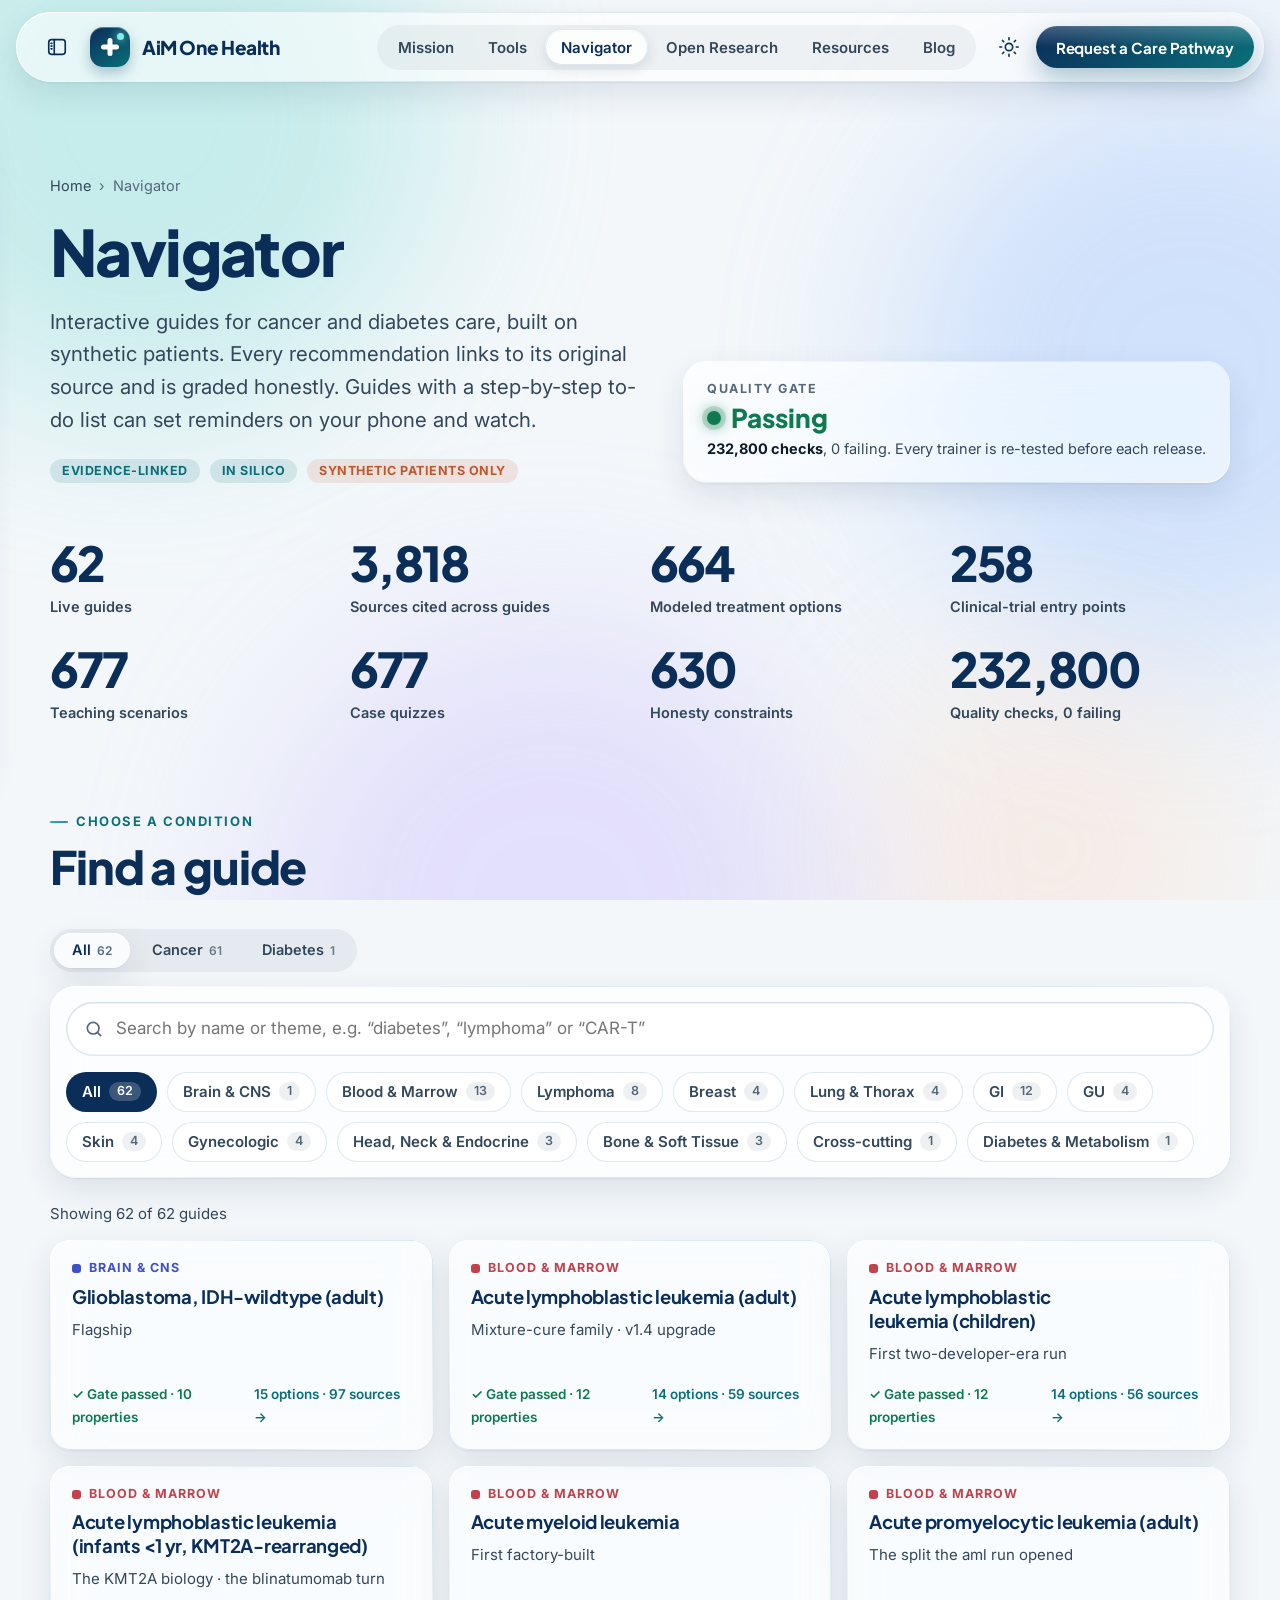
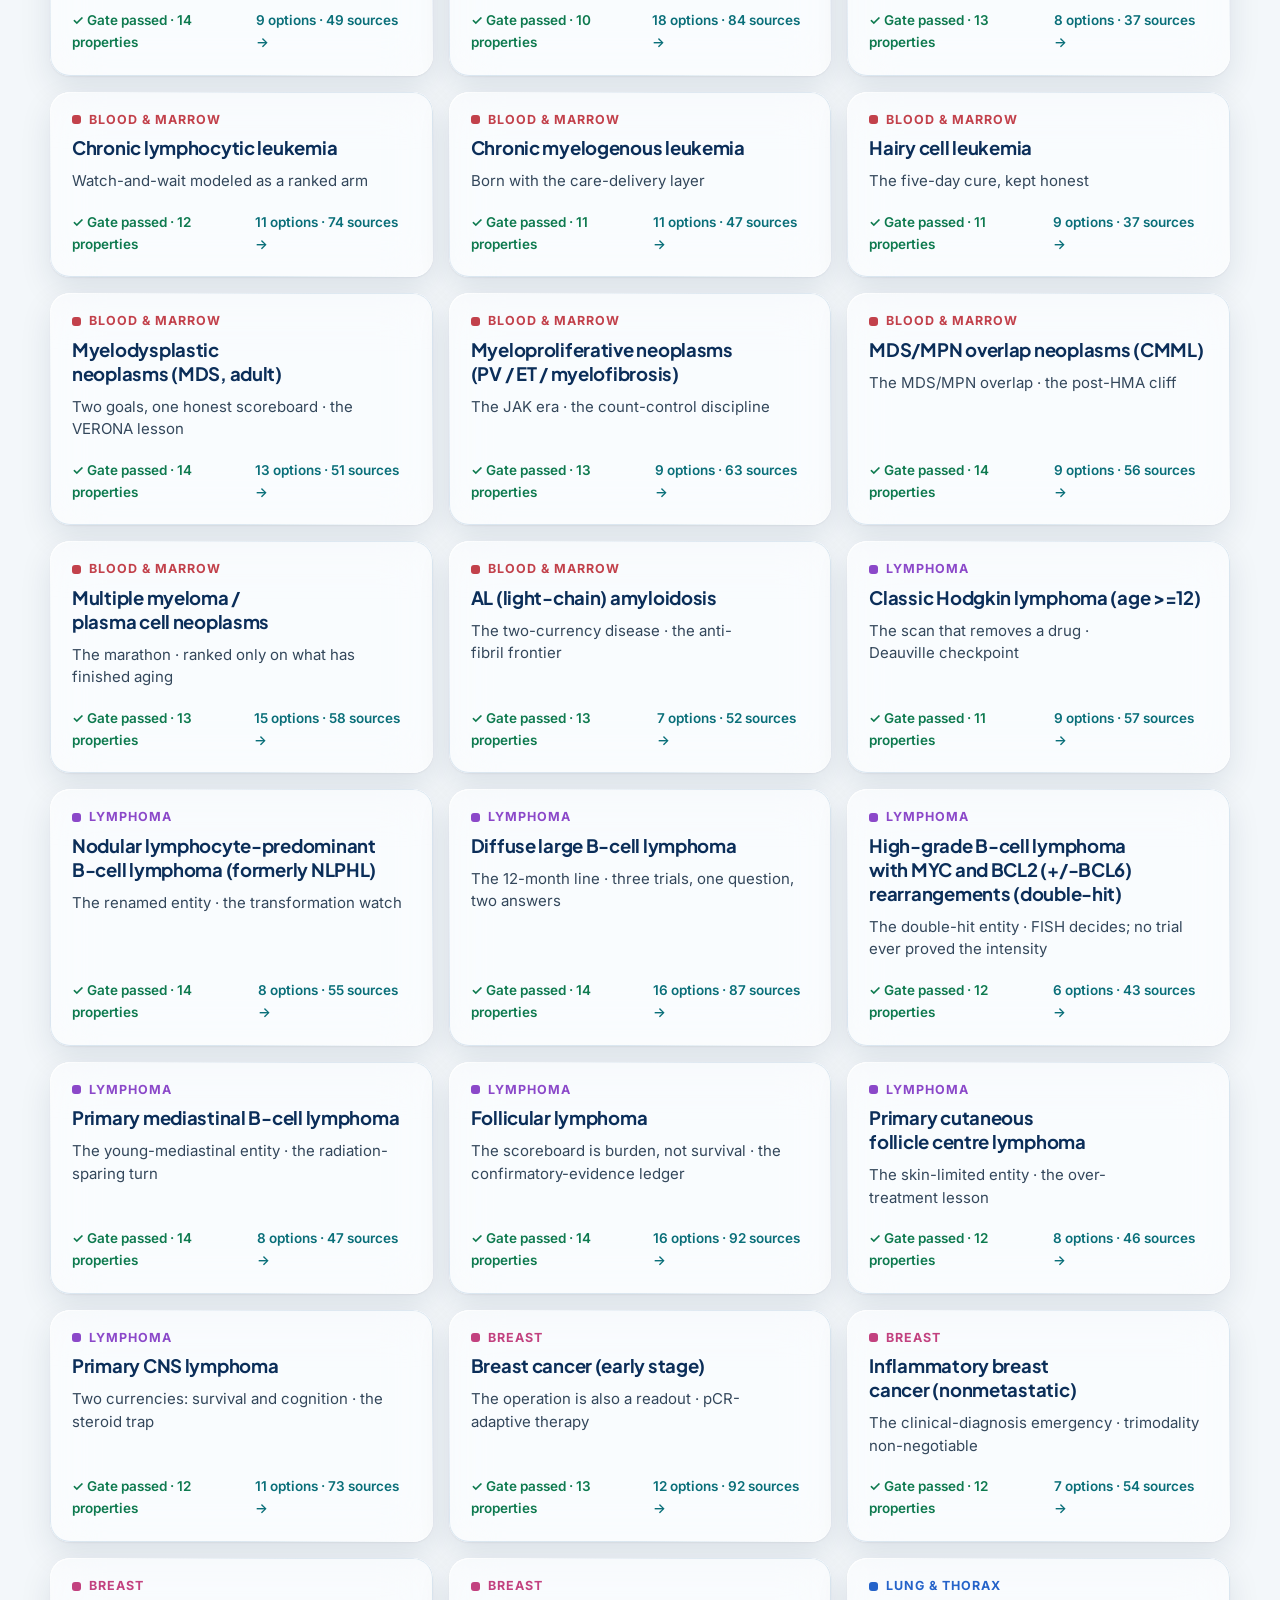
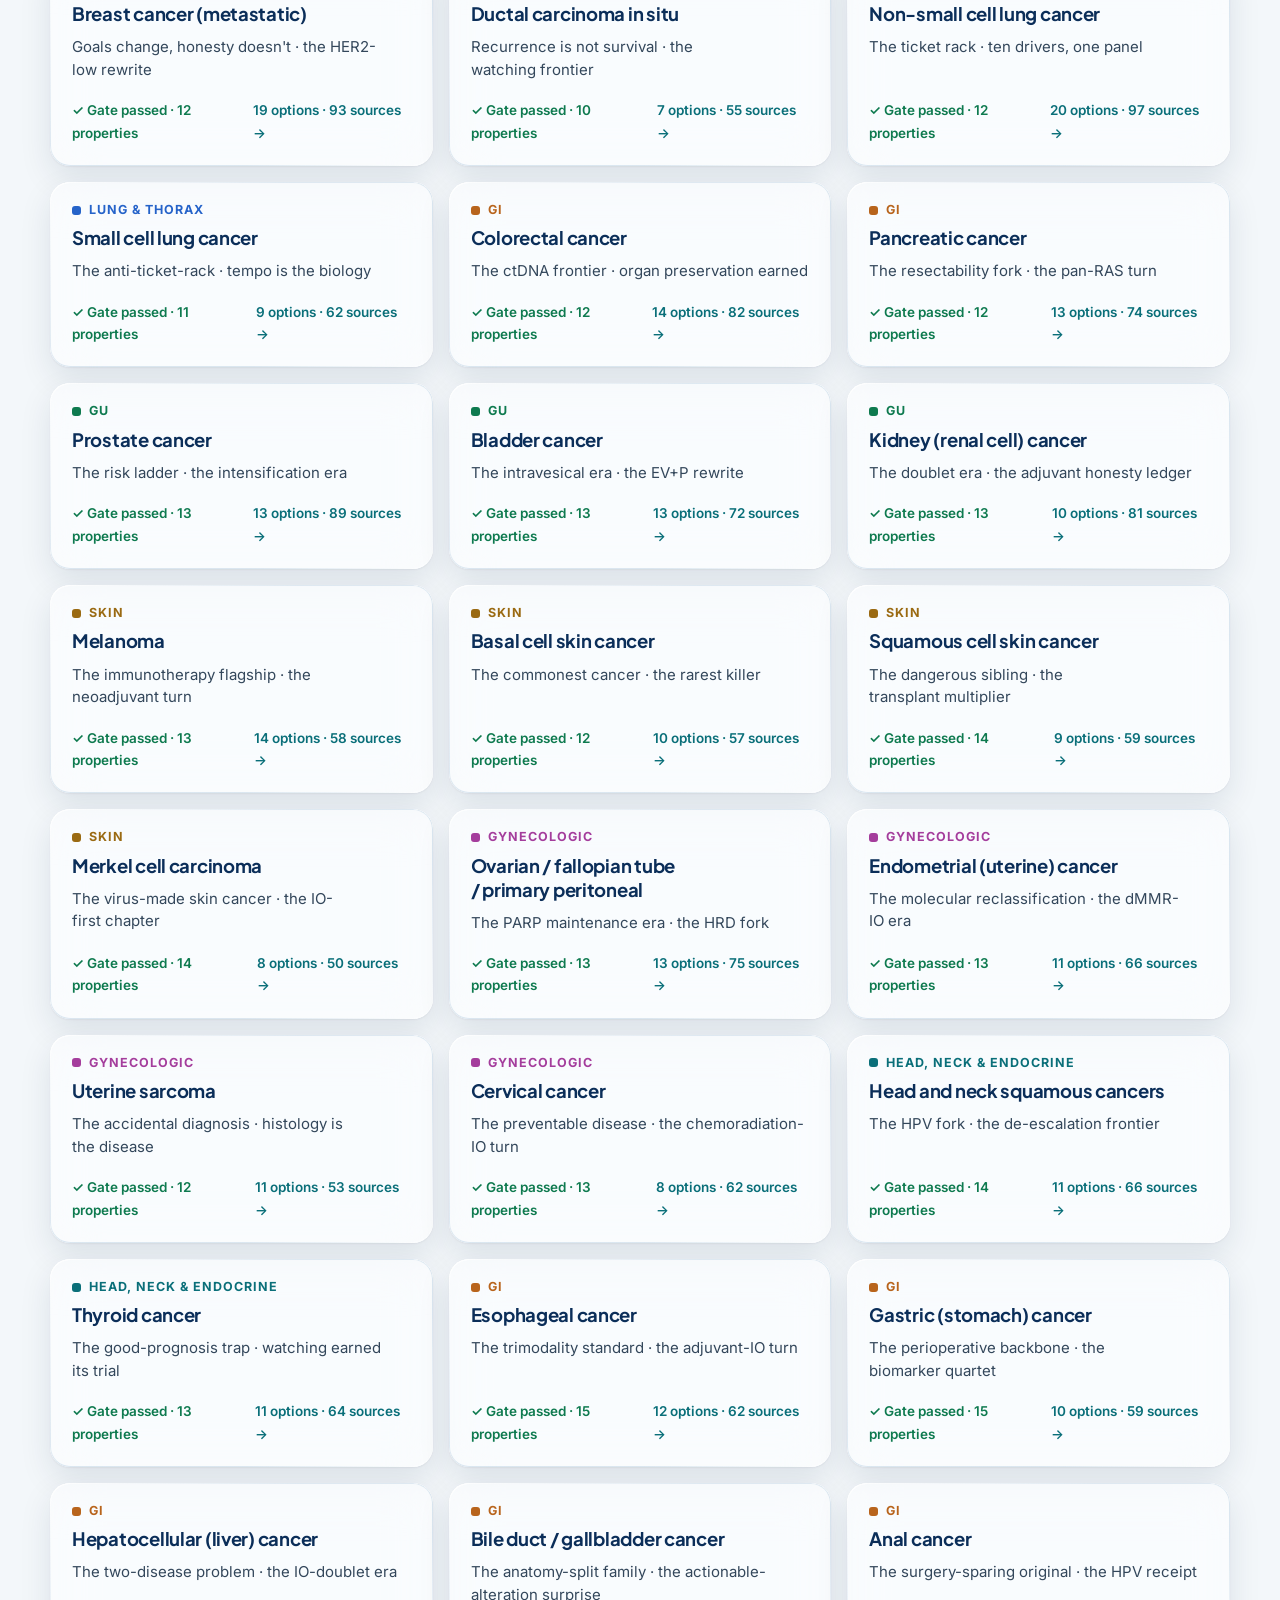
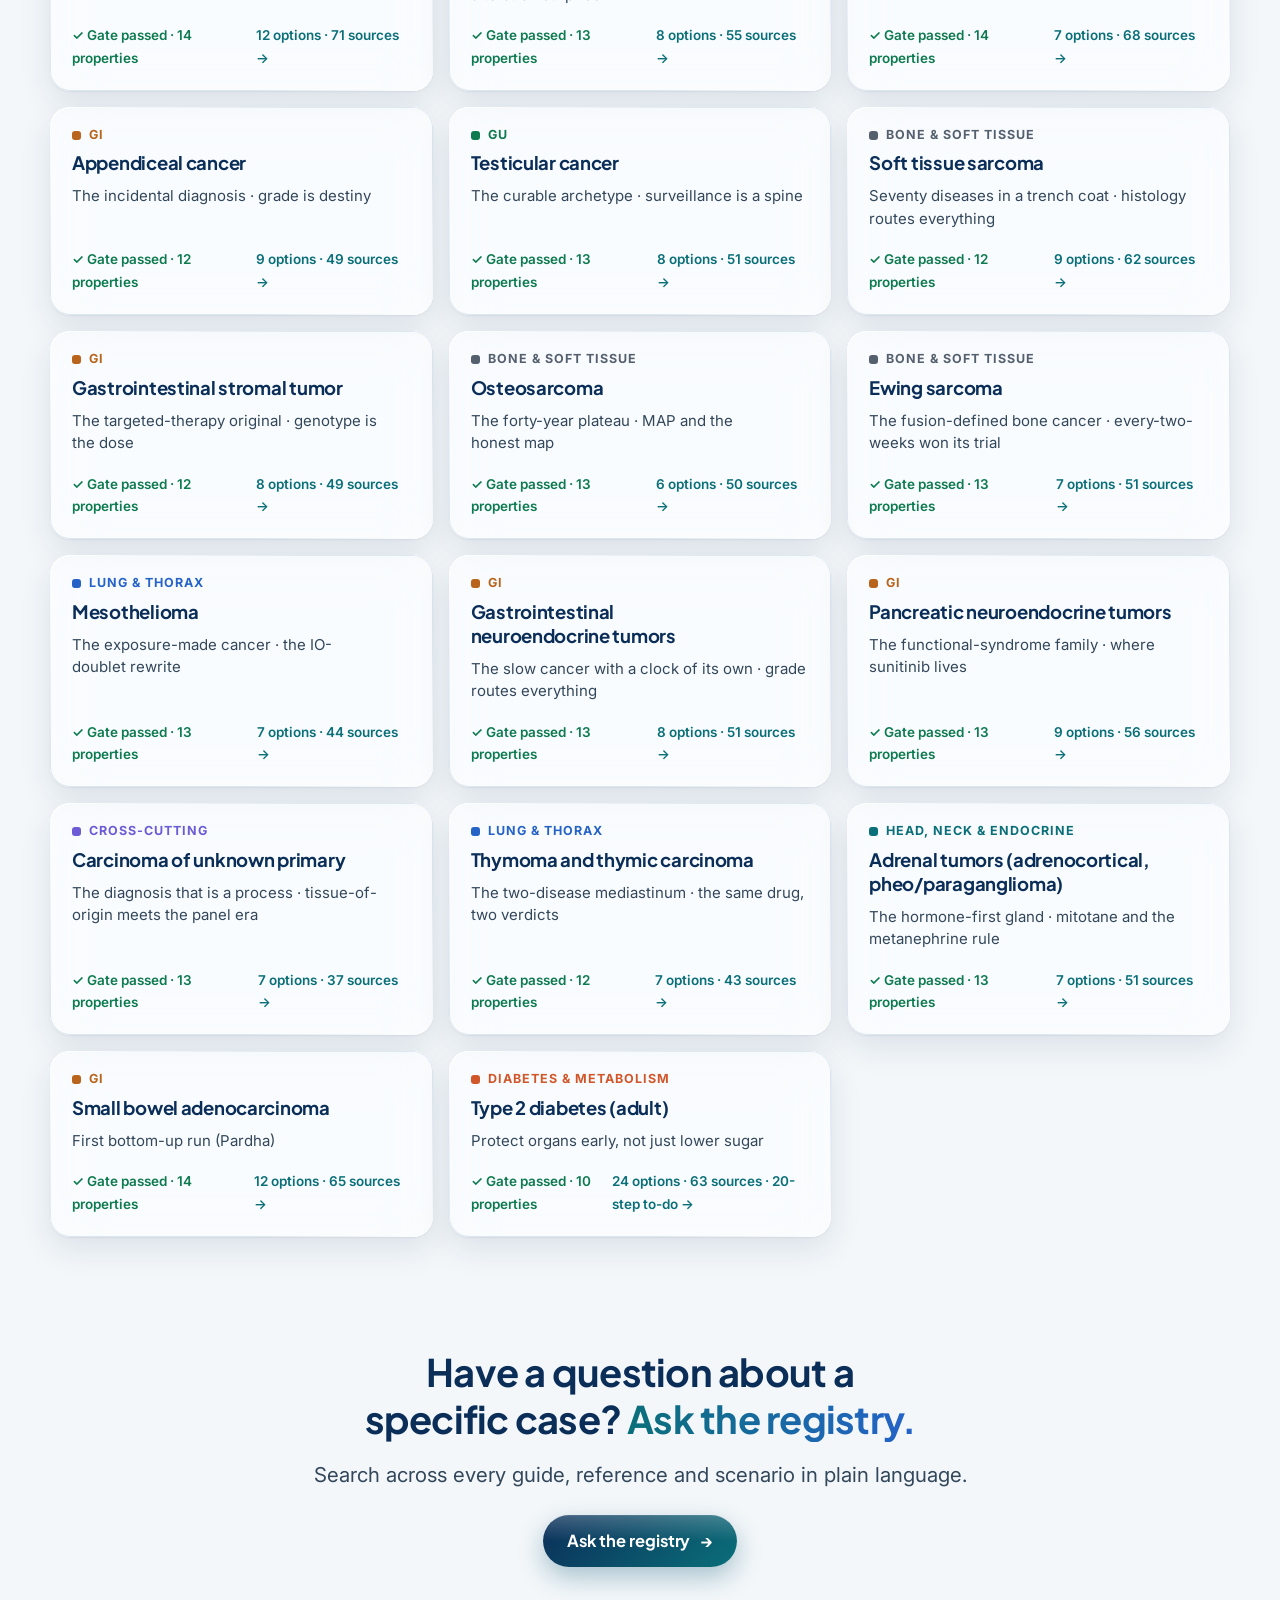
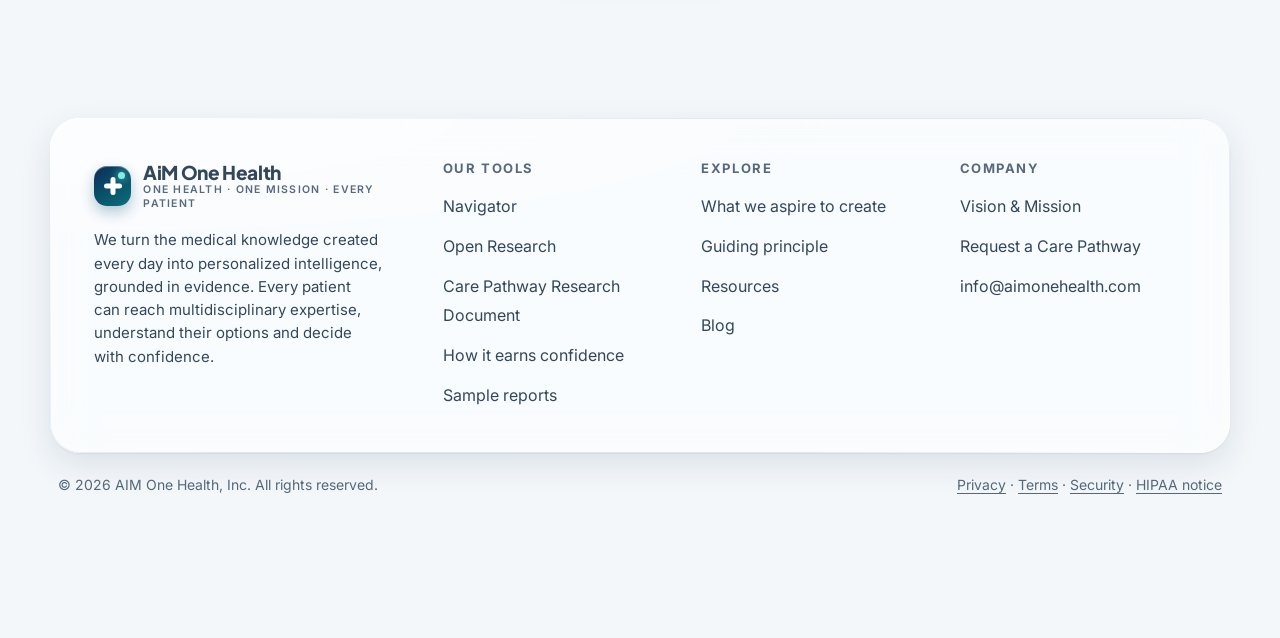
==== commit db50e51f: "Clearer diabetes to-do list and an all-specialty Navigator The to-do list is now a time-ordered plan" ====
--- a/navigator.html
+++ b/navigator.html
@@ -10,21 +10,21 @@
 <meta name="apple-mobile-web-app-title" content="AiM">
 <meta name="apple-mobile-web-app-status-bar-style" content="default">
 <link rel="apple-touch-icon" href="icons/icon-180.png">
-<title>Oncology Navigator · AiM One Health</title>
+<title>Navigator · AiM One Health</title>
 <link rel="preconnect" href="https://fonts.googleapis.com"><link rel="preconnect" href="https://fonts.gstatic.com" crossorigin>
 <link href="https://fonts.googleapis.com/css2?family=Inter:wght@400;500;600;700&family=Plus+Jakarta+Sans:wght@600;700;800&display=swap" rel="stylesheet">
 <link rel="stylesheet" href="site.css">
 <script src="flip.js"></script>
-<style>.hero-row{display: grid;grid-template-columns: minmax(0,1fr) auto;gap: 32px;align-items: end}.hero-row>*{min-width: 0}.gate{padding: 22px 24px;border-radius: 24px;min-width: min(270px,100%)}.gate .k{font: 700 12.5px/1 var(--font-body);letter-spacing: .12em;text-transform: uppercase;color: var(--ink-3)}.gate .v{display: flex;align-items: center;gap: 10px;margin: 10px 0 6px;font: 800 26px/1 var(--font-head);color: var(--ok)}.gate .v::before{content: '';width: 14px;height: 14px;border-radius: 50%;background: var(--ok);box-shadow: 0 0 0 5px color-mix(in srgb,var(--ok) 18%,transparent),0 0 16px var(--ok)}.gate p{font-size: 14.5px;color: var(--ink-2)}.stats{display: grid;grid-template-columns: repeat(4,1fr);gap: 14px}.stats .stat{padding: 22px;border-radius: 20px;min-width: 0}@media (max-width: 380px){.stats .stat{padding: 16px}}@media (max-width: 340px){.stats{grid-template-columns: 1fr}}.tools-bar{display: grid;gap: 16px;position: sticky;top: 96px;z-index: 5;padding: 16px;border-radius: 26px;margin-bottom: 24px}.cards{display: grid;grid-template-columns: repeat(3,1fr);gap: 16px}.cond{display: flex;flex-direction: column;gap: 10px;padding: 22px;border-radius: 20px;text-align: left;border: 0;cursor: pointer;font: inherit;color: inherit}.cond .cat{display: flex;align-items: center;gap: 8px;font: 700 12.5px/1 var(--font-body);letter-spacing: .08em;text-transform: uppercase;color: var(--c,var(--accent))}.cond .cat::before{content: '';width: 9px;height: 9px;border-radius: 3px;background: var(--c,var(--accent))}.cond h3{font-size: 18.5px;line-height: 1.3}.cond p{font-size: 15px;line-height: 1.5;color: var(--ink-2)}.cond .meta{margin-top: auto;padding-top: 8px;display: flex;justify-content: space-between;align-items: center;font-size: 13.5px;font-weight: 600;color: var(--ok)}.cond .meta span:last-child{color: var(--accent)}.count{font-size: 15px;color: var(--ink-2);margin-bottom: 14px}.empty{padding: 48px;text-align: center;border-radius: 24px;color: var(--ink-2)}.scrim{position: fixed;inset: 0;z-index: 50;background: rgb(5 15 30 / .35);-webkit-backdrop-filter: blur(6px);backdrop-filter: blur(6px);opacity: 0;pointer-events: none;transition: opacity .3s}.scrim.open{opacity: 1;pointer-events: auto}.sheet{position: fixed;z-index: 51;right: 16px;top: 16px;bottom: 16px;width: min(480px,calc(100% - 32px));padding: 30px;border-radius: 30px;overflow-y: auto;transform: translateX(110%);transition: transform .45s cubic-bezier(.2,.8,.2,1)}.sheet.open{transform: none}.sheet .close{position: absolute;right: 16px;top: 16px}.sheet h2{font-size: 30px;margin: 16px 0 10px}.sheet .facts{display: grid;grid-template-columns: 1fr 1fr;gap: 12px;margin: 22px 0}.sheet .facts div{padding: 16px;border-radius: 16px;background: var(--glass-strong);box-shadow: inset 0 0 0 1px var(--glass-edge-2)}.sheet .facts b{display: block;font: 800 22px/1 var(--font-head);color: var(--brand)}.sheet .facts span{font-size: 13.5px;color: var(--ink-2);font-weight: 600}@media (max-width: 980px){.hero-row{grid-template-columns: 1fr}.cards{grid-template-columns: 1fr 1fr}.stats{grid-template-columns: 1fr 1fr}.tools-bar{top: 86px}}@media (max-width: 640px){.cards{grid-template-columns: 1fr}.tools-bar{position: static}}</style>
+<style>.hero-row{display: grid;grid-template-columns: minmax(0,1fr) auto;gap: 32px;align-items: end}.hero-row>*{min-width: 0}.gate{padding: 22px 24px;border-radius: 24px;min-width: min(270px,100%)}.gate .k{font: 700 12.5px/1 var(--font-body);letter-spacing: .12em;text-transform: uppercase;color: var(--ink-3)}.gate .v{display: flex;align-items: center;gap: 10px;margin: 10px 0 6px;font: 800 26px/1 var(--font-head);color: var(--ok)}.gate .v::before{content: '';width: 14px;height: 14px;border-radius: 50%;background: var(--ok);box-shadow: 0 0 0 5px color-mix(in srgb,var(--ok) 18%,transparent),0 0 16px var(--ok)}.gate p{font-size: 14.5px;color: var(--ink-2)}.stats{display: grid;grid-template-columns: repeat(4,1fr);gap: 14px}.stats .stat{padding: 22px;border-radius: 20px;min-width: 0}@media (max-width: 380px){.stats .stat{padding: 16px}}@media (max-width: 340px){.stats{grid-template-columns: 1fr}}.tools-bar{display: grid;gap: 16px;position: sticky;top: 96px;z-index: 5;padding: 16px;border-radius: 26px;margin-bottom: 24px}.cards{display: grid;grid-template-columns: repeat(3,1fr);gap: 16px}.cond{display: flex;flex-direction: column;gap: 10px;padding: 22px;border-radius: 20px;text-align: left;border: 0;cursor: pointer;font: inherit;color: inherit}.cond .cat{display: flex;align-items: center;gap: 8px;font: 700 12.5px/1 var(--font-body);letter-spacing: .08em;text-transform: uppercase;color: var(--c,var(--accent))}.cond .cat::before{content: '';width: 9px;height: 9px;border-radius: 3px;background: var(--c,var(--accent))}.cond h3{font-size: 18.5px;line-height: 1.3}.cond p{font-size: 15px;line-height: 1.5;color: var(--ink-2)}.cond .meta{margin-top: auto;padding-top: 8px;display: flex;justify-content: space-between;align-items: center;font-size: 13.5px;font-weight: 600;color: var(--ok)}.cond .meta span:last-child{color: var(--accent)}.count{font-size: 15px;color: var(--ink-2);margin-bottom: 14px}.empty{padding: 48px;text-align: center;border-radius: 24px;color: var(--ink-2)}.scrim{position: fixed;inset: 0;z-index: 50;background: rgb(5 15 30 / .35);-webkit-backdrop-filter: blur(6px);backdrop-filter: blur(6px);opacity: 0;pointer-events: none;transition: opacity .3s}.scrim.open{opacity: 1;pointer-events: auto}.sheet{position: fixed;z-index: 51;right: 16px;top: 16px;bottom: 16px;width: min(480px,calc(100% - 32px));padding: 30px;border-radius: 30px;overflow-y: auto;transform: translateX(110%);transition: transform .45s cubic-bezier(.2,.8,.2,1)}.sheet.open{transform: none}.sheet .close{position: absolute;right: 16px;top: 16px}.sheet h2{font-size: 30px;margin: 16px 0 10px}.sheet .facts{display: grid;grid-template-columns: 1fr 1fr;gap: 12px;margin: 22px 0}.sheet .facts div{padding: 16px;border-radius: 16px;background: var(--glass-strong);box-shadow: inset 0 0 0 1px var(--glass-edge-2)}.sheet .facts b{display: block;font: 800 22px/1 var(--font-head);color: var(--brand)}.sheet .facts span{font-size: 13.5px;color: var(--ink-2);font-weight: 600}@media (max-width: 980px){.hero-row{grid-template-columns: 1fr}.cards{grid-template-columns: 1fr 1fr}.stats{grid-template-columns: 1fr 1fr}.tools-bar{top: 86px}}.specsw{display: inline-flex;gap: 4px;padding: 4px;margin: 0 0 14px;border-radius: 999px;background: rgb(13 40 70 / .06)}:root[data-theme='night'] .specsw{background: rgb(255 255 255 / .06)}.specsw button{border: 0;cursor: pointer;padding: 10px 18px;border-radius: 999px;font: 600 14.5px/1 var(--font-body);color: var(--ink-2);background: transparent}.specsw button .n{margin-left: 6px;font-size: 12px;opacity: .7}.specsw button.on{background: var(--glass-strong);color: var(--brand);box-shadow: var(--shadow),inset 0 1px 0 var(--glass-edge-1)}@media (max-width: 640px){.cards{grid-template-columns: 1fr}.tools-bar{position: static}}</style>
 </head>
 <body data-page="navigator.html">
 <main id="main">
 <section class="page-hero">
 <div class="wrap hero-row">
 <div>
-<nav class="crumbs" aria-label="Breadcrumb"><a href="index.html">Home</a><span>›</span><span>Oncology Navigator</span></nav>
-<h1>Oncology Navigator</h1>
-<p class="lead read">Practice real cancer-care decisions on synthetic patients. Every recommendation links to its original source, is graded honestly, and carries an expiry date so nothing goes stale.</p>
+<nav class="crumbs" aria-label="Breadcrumb"><a href="index.html">Home</a><span>›</span><span>Navigator</span></nav>
+<h1>Navigator</h1>
+<p class="lead read">Interactive guides for cancer and diabetes care, built on synthetic patients. Every recommendation links to its original source and is graded honestly. Guides with a step-by-step to-do list can set reminders on your phone and watch.</p>
 <div class="chips" style="margin-top:22px"><span class="badge">Evidence-linked</span><span class="badge">In silico</span><span class="badge warm">Synthetic patients only</span></div>
 </div>
 <div class="gate glass bloom">
@@ -37,10 +37,10 @@
 <section style="padding-top:0">
 <div class="wrap">
 <div class="stats">
-<div class="stat glass reveal"><b>61</b><span>Live trainers</span></div>
-<div class="stat glass reveal"><b>1,490</b><span>Graded references</span></div>
-<div class="stat glass reveal"><b>640</b><span>Modeled treatment arms</span></div>
-<div class="stat glass reveal"><b>236</b><span>Clinical-trial entry points</span></div>
+<div class="stat glass reveal"><b id="stGuides">62</b><span>Live guides</span></div>
+<div class="stat glass reveal"><b id="stRefs">3,818</b><span>Sources cited across guides</span></div>
+<div class="stat glass reveal"><b id="stArms">664</b><span>Modeled treatment options</span></div>
+<div class="stat glass reveal"><b id="stTrials">258</b><span>Clinical-trial entry points</span></div>
 <div class="stat glass reveal"><b>677</b><span>Teaching scenarios</span></div>
 <div class="stat glass reveal"><b>677</b><span>Case quizzes</span></div>
 <div class="stat glass reveal"><b>630</b><span>Honesty constraints</span></div>
@@ -50,9 +50,10 @@
 </section>
 <section style="padding-top:0" id="types">
 <div class="wrap">
-<div class="sec-head"><span class="eyebrow">Choose a cancer type</span><h2>Find a trainer</h2></div>
+<div class="sec-head"><span class="eyebrow">Choose a condition</span><h2>Find a guide</h2></div>
+<div class="specsw" id="spec" role="tablist" aria-label="Specialty"></div>
 <div class="tools-bar glass strong">
-<label class="search"><svg viewBox="0 0 24 24"><circle cx="11" cy="11" r="7"/><path d="M20 20l-4-4"/></svg><input class="input" id="q" placeholder="Search by name, abbreviation or theme, e.g. “lymphoma” or “CAR-T”" aria-label="Search cancer types"></label>
+<label class="search"><svg viewBox="0 0 24 24"><circle cx="11" cy="11" r="7"/><path d="M20 20l-4-4"/></svg><input class="input" id="q" placeholder="Search by name or theme, e.g. “diabetes”, “lymphoma” or “CAR-T”" aria-label="Search guides"></label>
 <div class="chips" id="cats" role="tablist" aria-label="Filter by category"></div>
 </div>
 <p class="count" id="count"></p>
@@ -60,7 +61,7 @@
 </div>
 </section>
 <section style="padding-top:0">
-<div class="wrap"><div class="statement glass bloom"><p class="big">Have a question about a specific case? <span class="grad">Ask the registry.</span></p><p class="lead read" style="margin:16px auto 0">Search across every trainer, reference and scenario in plain language.</p><div style="margin-top:24px"><a class="btn primary inline" href="#types">Ask the registry <span class="arrow">→</span></a></div></div></div>
+<div class="wrap"><div class="statement glass bloom"><p class="big">Have a question about a specific case? <span class="grad">Ask the registry.</span></p><p class="lead read" style="margin:16px auto 0">Search across every guide, reference and scenario in plain language.</p><div style="margin-top:24px"><a class="btn primary inline" href="#types">Ask the registry <span class="arrow">→</span></a></div></div></div>
 </section>
 </main>
 <script src="site.js"></script>
@@ -68,24 +69,39 @@
 const COLORS = { 'BLOOD & MARROW': '#c2414b', LYMPHOMA: '#8b48c9', BREAST: '#c2417f', 'LUNG & THORAX': '#2563c9', GI: '#b8641c', GU: '#0e7a4f', GYNECOLOGIC: '#a43d9c', SKIN: '#9a6a12', 'BONE & SOFT TISSUE': '#55606e', 'HEAD, NECK & ENDOCRINE': '#0a6f79', 'BRAIN & CNS': '#3f4fc7', 'CROSS-CUTTING': '#6b5bd6', 'DIABETES & METABOLISM': '#d1572b' };
 const title = (c) => c.toLowerCase().replace(/(^|[\s&,]+)(\w)/g, (m) => m.toUpperCase()).replace(/\bGi\b/, 'GI').replace(/\bGu\b/, 'GU').replace(/\bCns\b/, 'CNS');
 const esc = (s) => String(s).replace(/[&<>"]/g, (c) => ({ '&': '&amp;', '<': '&lt;', '>': '&gt;', '"': '&quot;' })[c]);
-let DATA = [], cat = 'All';
+let DATA = [], cat = 'All', spec = 'All';
+const specOf = (d) => d.specialty || 'Cancer';
 const draw = () => {
 const q = document.getElementById('q').value.trim().toLowerCase();
-const list = DATA.filter((d) => (cat === 'All' || d.category === cat) && (!q || `${d.name} ${d.theme} ${d.category} ${d.page} ${d.key}`.toLowerCase().includes(q)));
-document.getElementById('count').textContent = `Showing ${list.length} of ${DATA.length} trainers`;
+const list = DATA.filter((d) => (spec === 'All' || specOf(d) === spec) && (cat === 'All' || d.category === cat) && (!q || `${d.name} ${d.theme} ${d.category} ${d.page} ${d.key}`.toLowerCase().includes(q)));
+document.getElementById('count').textContent = `Showing ${list.length} of ${DATA.length} guides`;
 document.getElementById('cards').innerHTML = list.length
-? list.map((d) => `<a class="cond glass lift" style="--c:${COLORS[d.category] || 'var(--accent)'};text-decoration:none" href="trainer.html?t=${encodeURIComponent(d.page)}"><span class="cat">${title(d.category)}</span><h3>${esc(d.name)}</h3><p>${esc(d.theme.replace(/^\w/, (c) => c.toUpperCase()))}</p><span class="meta"><span>✓ Gate passed · ${d.props} properties</span><span>${d.arms} options · ${d.refs} sources →</span></span></a>`).join('')
-: '<div class="empty glass">No trainers match that search. Try a broader term, like “leukemia”.</div>';
+? list.map((d) => `<a class="cond glass lift" style="--c:${COLORS[d.category] || 'var(--accent)'};text-decoration:none" href="trainer.html?t=${encodeURIComponent(d.page)}"><span class="cat">${title(d.category)}</span><h3>${esc(d.name)}</h3><p>${esc(d.theme.replace(/^\w/, (c) => c.toUpperCase()))}</p><span class="meta"><span>✓ Gate passed · ${d.props} properties</span><span>${d.arms} options · ${d.refs} sources${d.todo ? ` · ${d.todo}-step to-do` : ''} →</span></span></a>`).join('')
+: '<div class="empty glass">No guides match that search. Try a broader term, like “leukemia” or “diabetes”.</div>';
 };
 fetch('trainers/index.json').then((r) => r.json()).then((list) => {
 DATA = list;
-const cats = ['All', ...new Set(DATA.map((d) => d.category))];
+const sum = (k) => DATA.reduce((n, d) => n + (Number(d[k]) || 0), 0).toLocaleString('en-US');
+document.getElementById('stGuides').textContent = DATA.length;
+document.getElementById('stRefs').textContent = sum('refs');
+document.getElementById('stArms').textContent = sum('arms');
+document.getElementById('stTrials').textContent = sum('trials');
+const specs = ['All', ...new Set(DATA.map(specOf))];
+const sw = document.getElementById('spec');
+sw.innerHTML = specs.map((x) => `<button class="${x === 'All' ? 'on' : ''}" data-s="${esc(x)}" role="tab">${esc(x)}<span class="n">${x === 'All' ? DATA.length : DATA.filter((d) => specOf(d) === x).length}</span></button>`).join('');
 const chips = document.getElementById('cats');
-chips.innerHTML = cats.map((c) => `<button class="chip${c === 'All' ? ' on' : ''}" data-c="${esc(c)}" role="tab">${c === 'All' ? 'All' : title(c)} <span class="n">${c === 'All' ? DATA.length : DATA.filter((d) => d.category === c).length}</span></button>`).join('');
+const drawChips = () => {
+const pool = DATA.filter((d) => spec === 'All' || specOf(d) === spec);
+const cats = ['All', ...new Set(pool.map((d) => d.category))];
+if (!cats.includes(cat)) cat = 'All';
+chips.innerHTML = cats.map((c) => `<button class="chip${c === cat ? ' on' : ''}" data-c="${esc(c)}" role="tab">${c === 'All' ? 'All' : title(c)} <span class="n">${c === 'All' ? pool.length : pool.filter((d) => d.category === c).length}</span></button>`).join('');
+};
+sw.onclick = (e) => { const b = e.target.closest('[data-s]'); if (!b) return; spec = b.dataset.s; sw.querySelectorAll('button').forEach((x) => x.classList.toggle('on', x === b)); drawChips(); draw(); };
+drawChips();
 chips.onclick = (e) => { const b = e.target.closest('[data-c]'); if (!b) return; cat = b.dataset.c; chips.querySelectorAll('.chip').forEach((x) => x.classList.toggle('on', x === b)); draw(); };
 document.getElementById('q').oninput = draw;
 draw();
-}).catch(() => { document.getElementById('cards').innerHTML = '<div class="empty glass">Trainers could not be loaded. Open this mockup through “Open mockup.cmd”.</div>'; });
+}).catch(() => { document.getElementById('cards').innerHTML = '<div class="empty glass">Guides could not be loaded. Open this mockup through “Open mockup.cmd”.</div>'; });
 </script>
 </body>
 </html>
